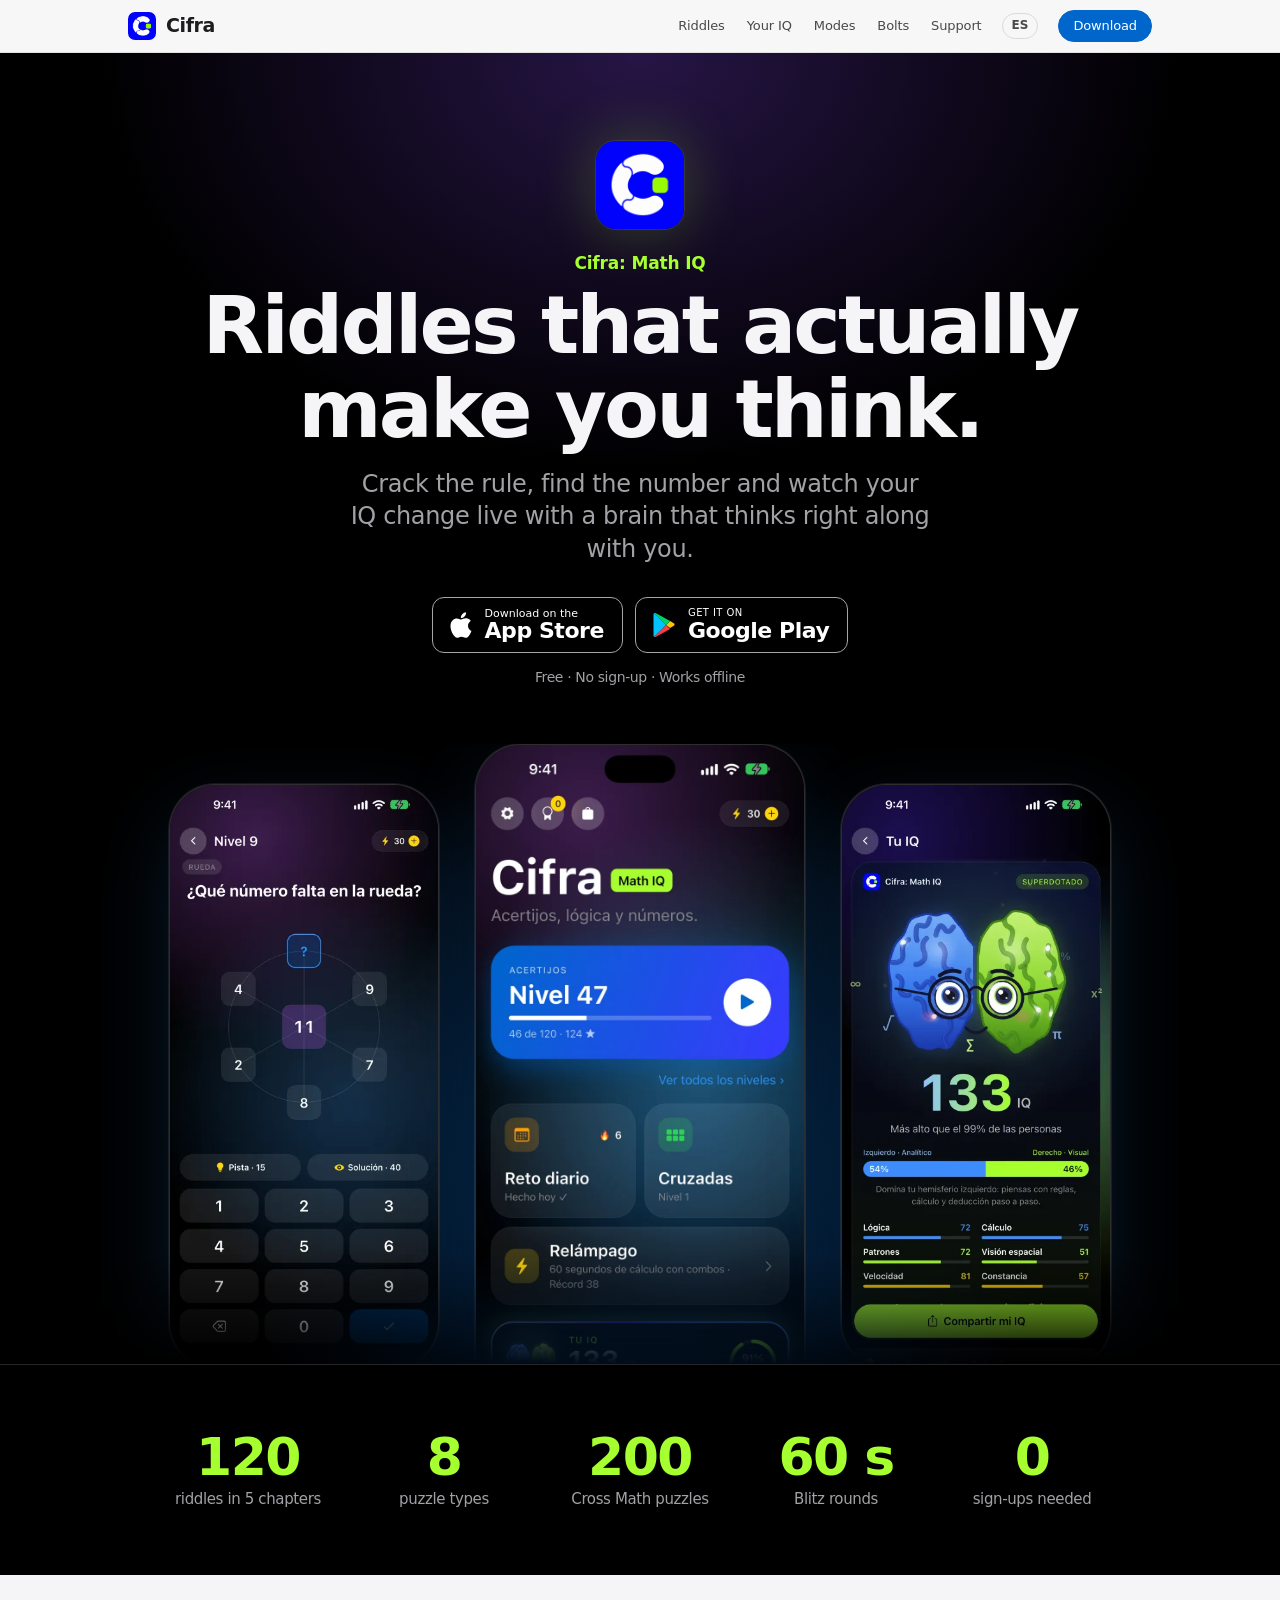
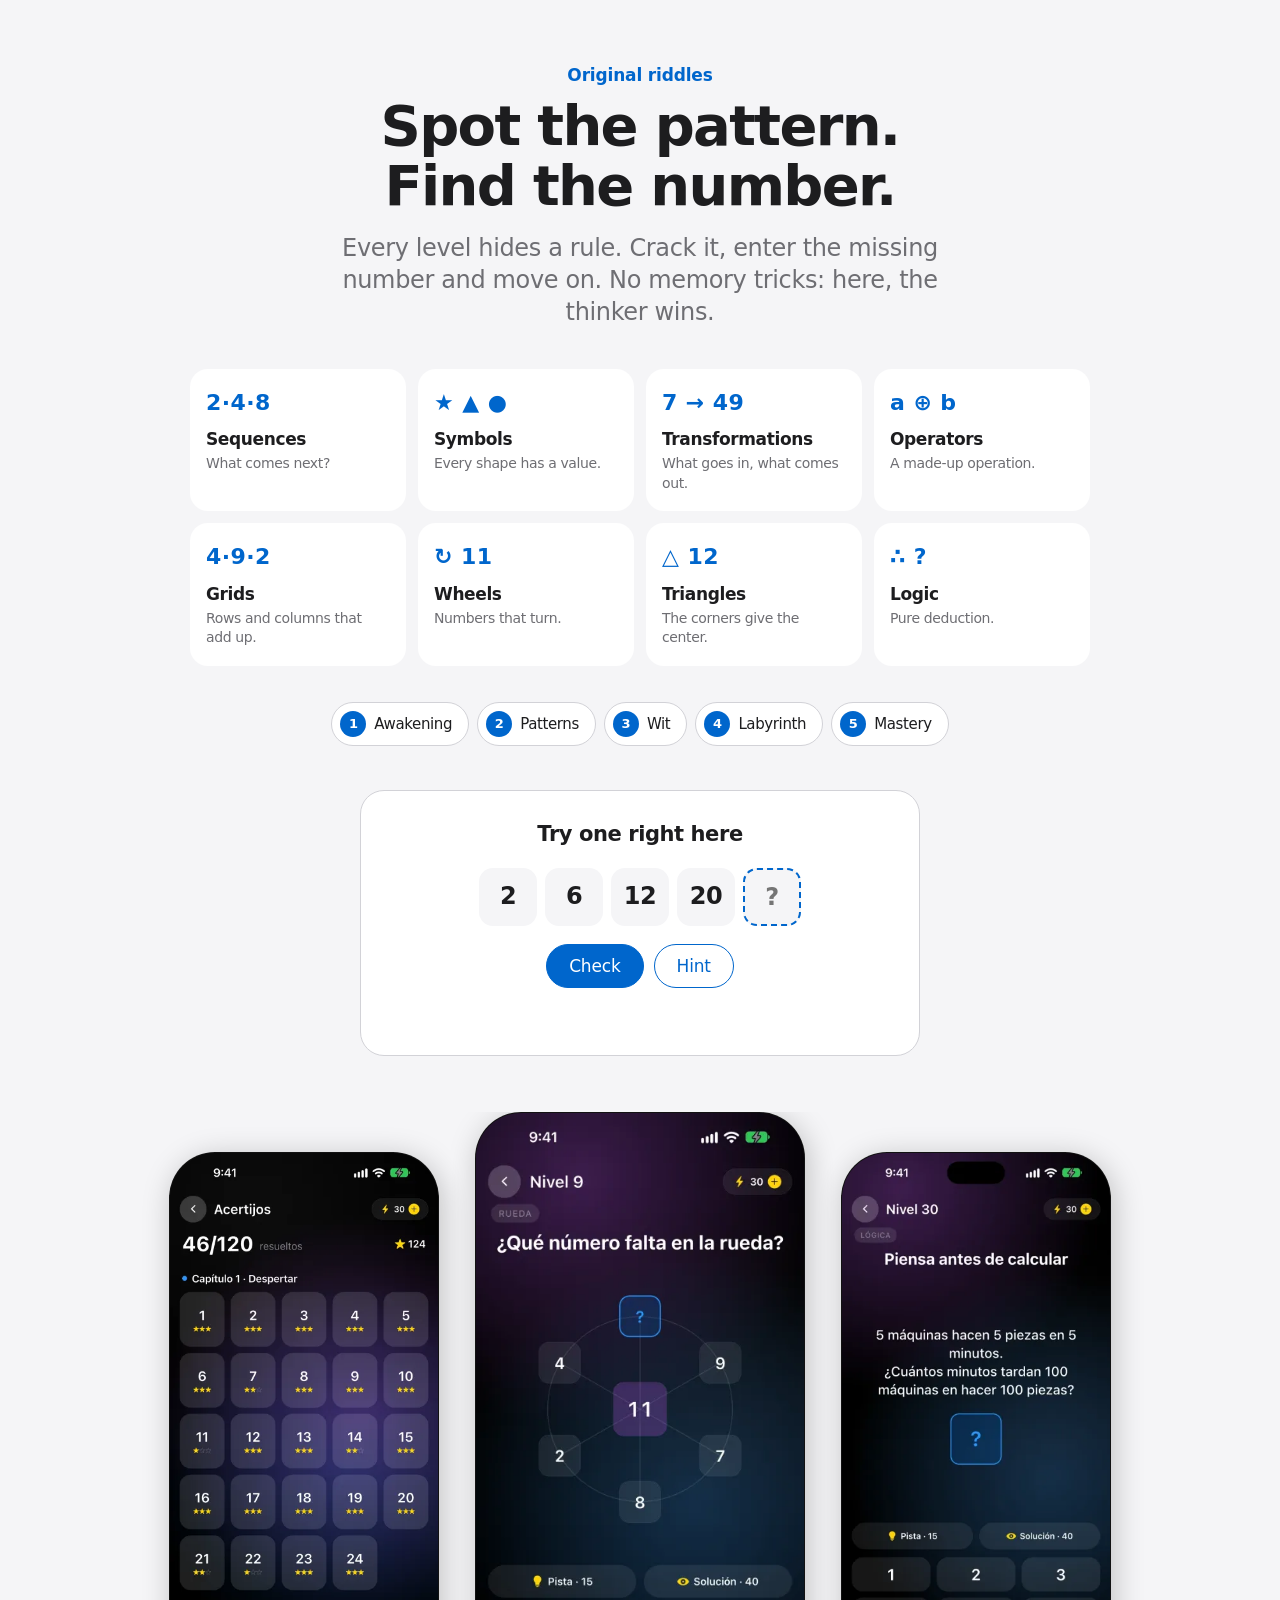
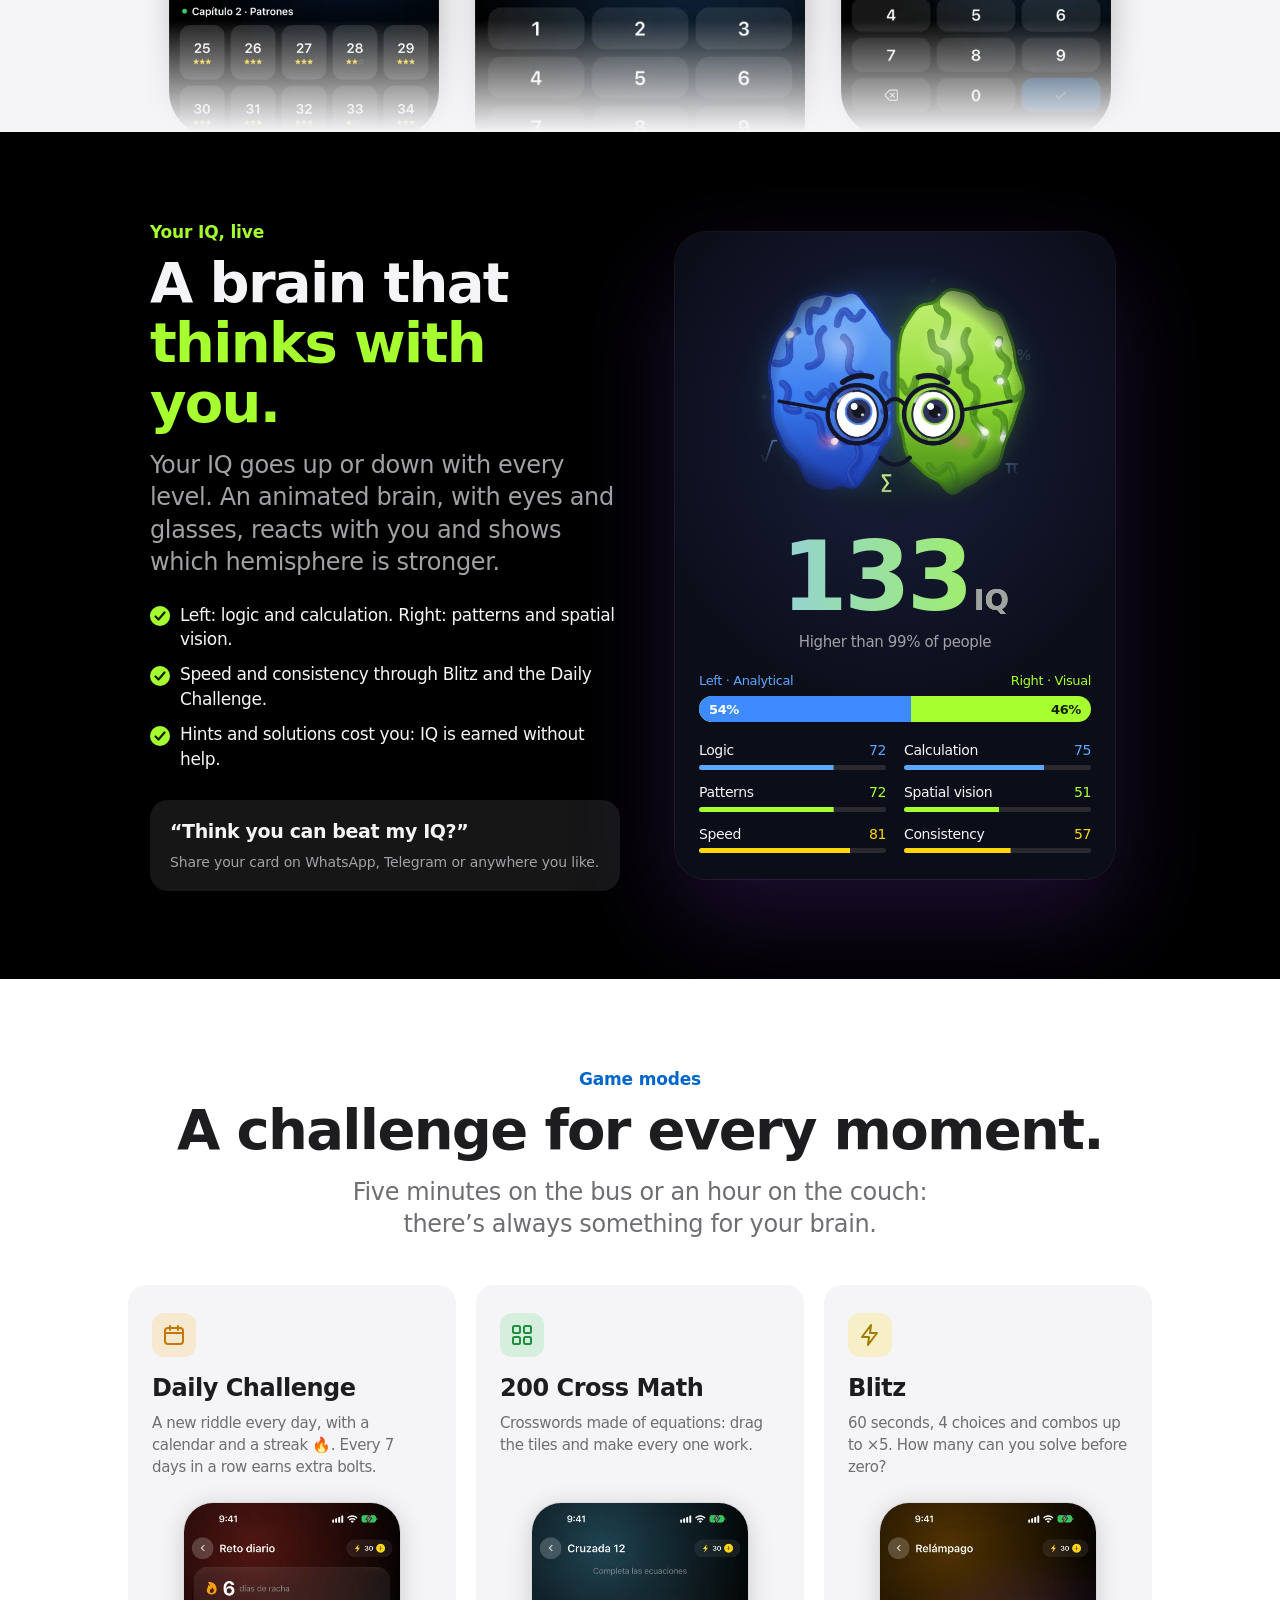
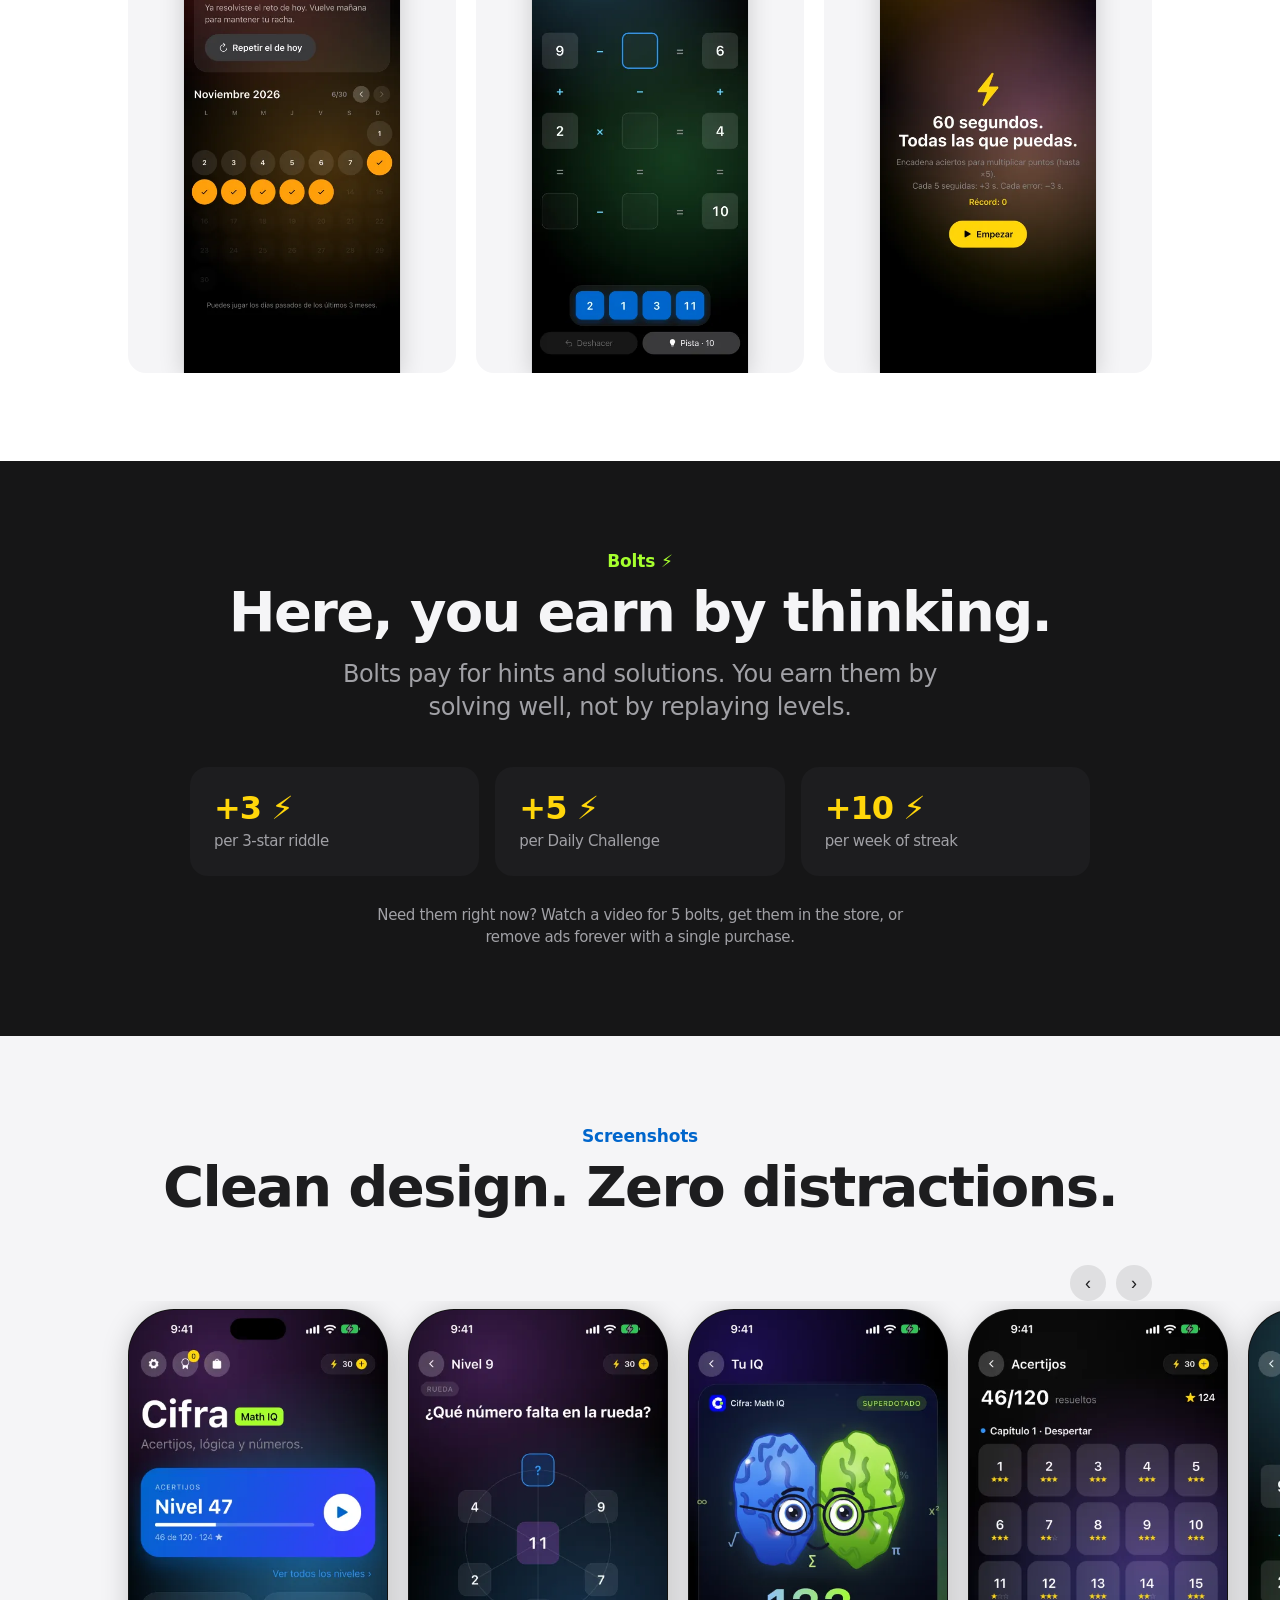
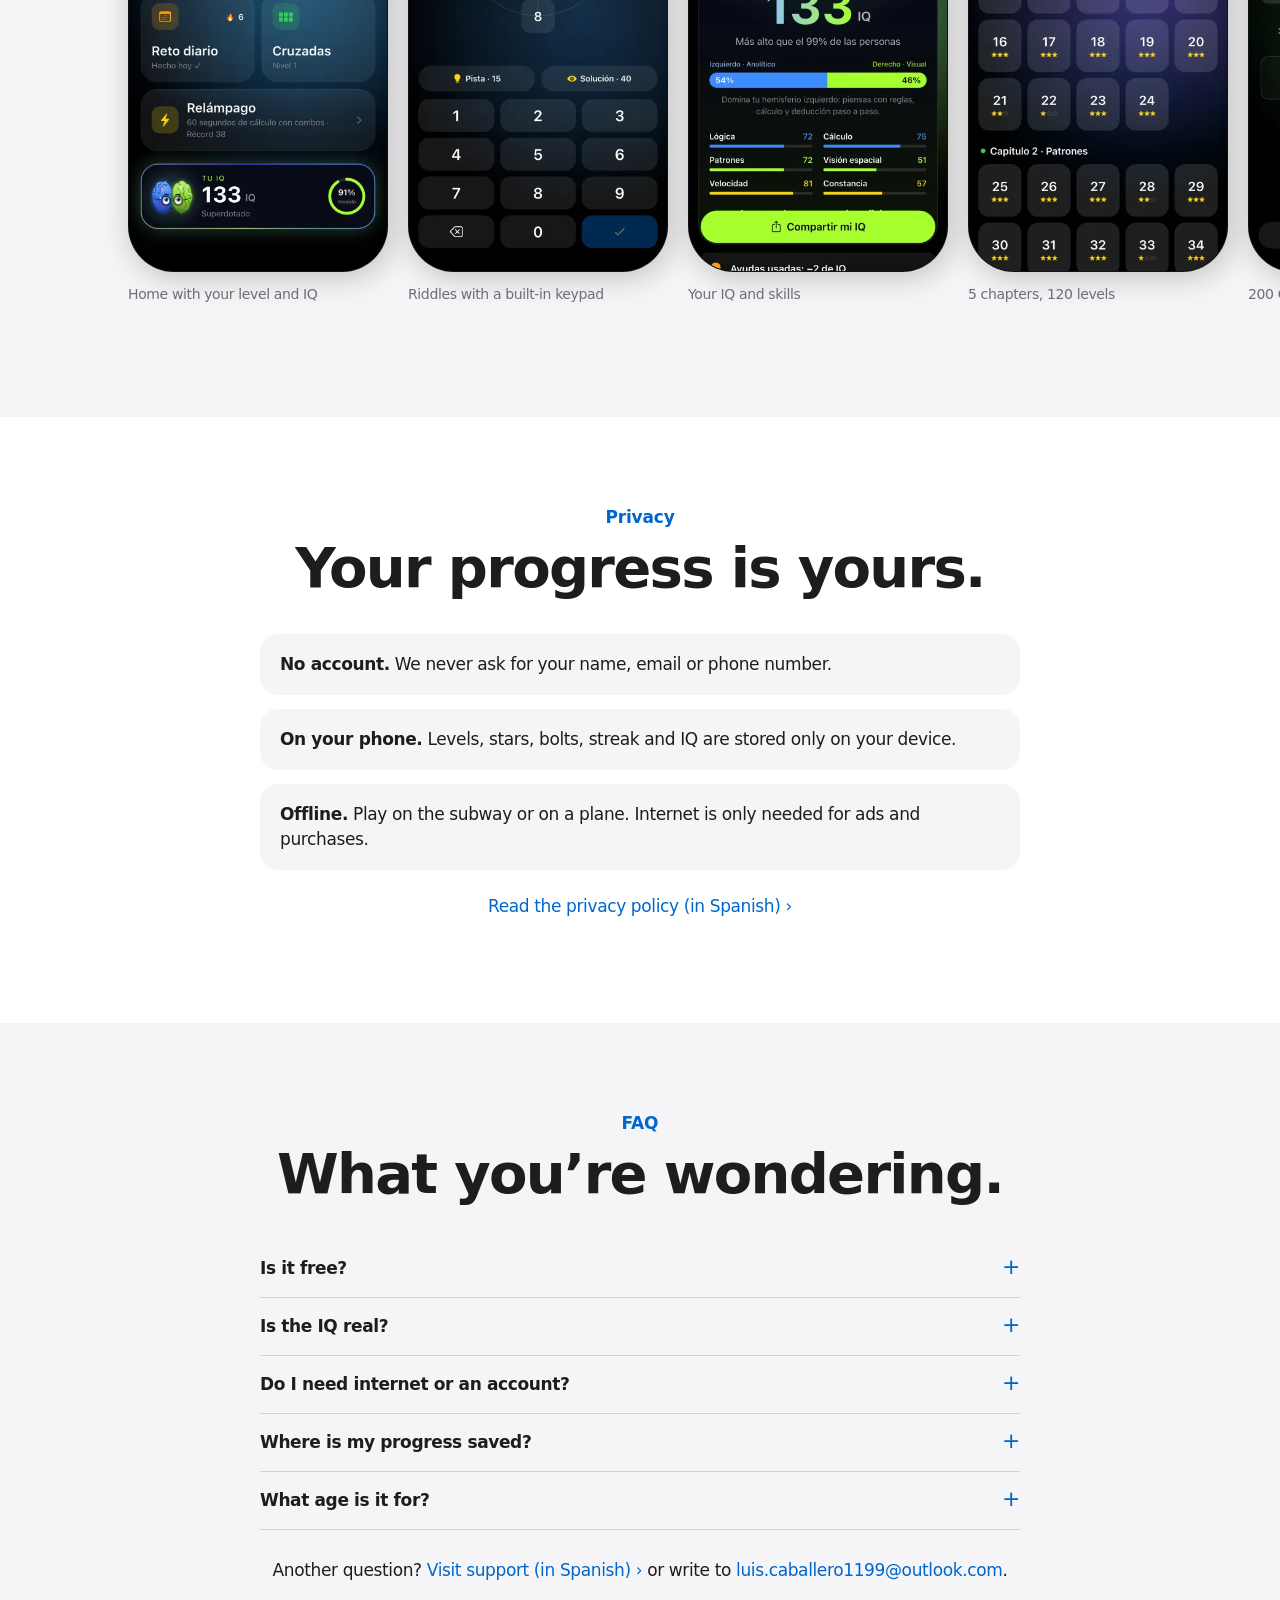
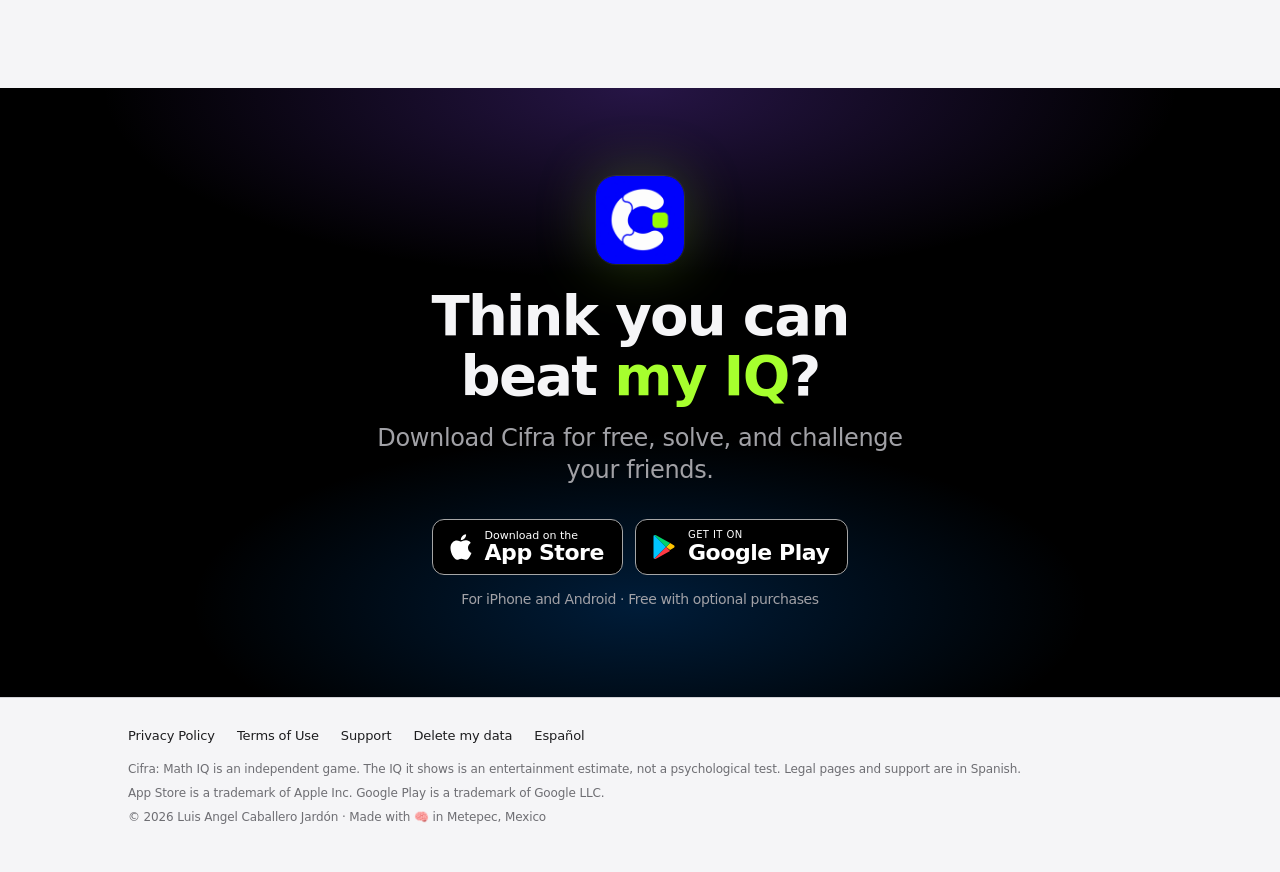
==== en/index.html @ 2bb222dd "Rediseño del sitio estilo Apple, versión en inglés y SEO - Nueva portada con mosaicos claro/oscuro (" ====
<!DOCTYPE html>
<html lang="en">
<head>
  <meta charset="utf-8">
  <meta name="viewport" content="width=device-width, initial-scale=1, viewport-fit=cover">
  <meta name="color-scheme" content="light dark">
  <title>Cifra: Math IQ · Math riddles that measure your IQ</title>
  <meta name="description" content="Cifra: Math IQ is a math riddle and logic game: 120 levels, 8 puzzle types, an animated brain that measures your IQ live, a Daily Challenge, 200 Cross Math puzzles and Blitz mode. Free on iPhone and Android, no sign-up, works offline.">
  <meta name="theme-color" content="#f5f5f7" media="(prefers-color-scheme: light)">
  <meta name="theme-color" content="#000000" media="(prefers-color-scheme: dark)">
  <meta name="apple-itunes-app" content="app-id=6834884097">
  <link rel="canonical" href="https://llcaballeroll.github.io/cifra_math_iq_web/en/">
  <link rel="alternate" hreflang="es" href="https://llcaballeroll.github.io/cifra_math_iq_web/">
  <link rel="alternate" hreflang="en" href="https://llcaballeroll.github.io/cifra_math_iq_web/en/">
  <link rel="alternate" hreflang="x-default" href="https://llcaballeroll.github.io/cifra_math_iq_web/">

  <meta property="og:type" content="website">
  <meta property="og:site_name" content="Cifra: Math IQ">
  <meta property="og:locale" content="en_US">
  <meta property="og:locale:alternate" content="es_MX">
  <meta property="og:title" content="Cifra: Math IQ · Think you can beat my IQ?">
  <meta property="og:description" content="Riddles, logic and numbers. Solve, measure your IQ with an animated brain and challenge your friends. Free on iPhone and Android.">
  <meta property="og:url" content="https://llcaballeroll.github.io/cifra_math_iq_web/en/">
  <meta property="og:image" content="https://llcaballeroll.github.io/cifra_math_iq_web/assets/img/og-image-en.jpg">
  <meta property="og:image:width" content="1200">
  <meta property="og:image:height" content="630">
  <meta property="og:image:alt" content="Cifra: Math IQ, a math riddle game with an animated brain that measures your IQ">
  <meta name="twitter:card" content="summary_large_image">
  <meta name="twitter:title" content="Cifra: Math IQ · Think you can beat my IQ?">
  <meta name="twitter:description" content="Riddles, logic and numbers. Solve, measure your IQ and challenge your friends.">
  <meta name="twitter:image" content="https://llcaballeroll.github.io/cifra_math_iq_web/assets/img/og-image-en.jpg">

  <link rel="icon" type="image/png" sizes="32x32" href="../assets/img/favicon-32.png">
  <link rel="icon" type="image/png" sizes="192x192" href="../assets/img/icon-192.png">
  <link rel="apple-touch-icon" href="../assets/img/apple-touch-icon.png">
  <link rel="stylesheet" href="../css/styles.css">
  <link rel="preload" as="image" href="../assets/img/shots/home-760.webp" fetchpriority="high">

  <script type="application/ld+json">
  {
    "@context": "https://schema.org",
    "@graph": [
      {
        "@type": "MobileApplication",
        "@id": "https://llcaballeroll.github.io/cifra_math_iq_web/en/#app",
        "name": "Cifra: Math IQ",
        "alternateName": "Cifra",
        "description": "Math riddle and logic game: 120 levels across 5 chapters, 8 puzzle types, live IQ with an animated brain, Daily Challenge with streaks, 200 Cross Math puzzles and a 60-second Blitz mode. No sign-up, works offline.",
        "url": "https://llcaballeroll.github.io/cifra_math_iq_web/en/",
        "operatingSystem": "iOS, Android",
        "applicationCategory": "GameApplication",
        "applicationSubCategory": "Puzzle",
        "genre": "Puzzle",
        "inLanguage": ["es", "en"],
        "image": "https://llcaballeroll.github.io/cifra_math_iq_web/assets/img/icon-512.png",
        "screenshot": [
          "https://llcaballeroll.github.io/cifra_math_iq_web/assets/img/shots/home-760.webp",
          "https://llcaballeroll.github.io/cifra_math_iq_web/assets/img/shots/iq-760.webp",
          "https://llcaballeroll.github.io/cifra_math_iq_web/assets/img/shots/level9-760.webp"
        ],
        "installUrl": "https://apps.apple.com/app/id6834884097",
        "downloadUrl": "https://play.google.com/store/apps/details?id=com.luiscaballero.cifra",
        "sameAs": [
          "https://apps.apple.com/app/id6834884097",
          "https://play.google.com/store/apps/details?id=com.luiscaballero.cifra"
        ],
        "offers": { "@type": "Offer", "price": "0", "priceCurrency": "USD", "availability": "https://schema.org/InStock" },
        "author": { "@type": "Person", "name": "Luis Angel Caballero Jardón" }
      },
      {
        "@type": "WebSite",
        "name": "Cifra: Math IQ",
        "url": "https://llcaballeroll.github.io/cifra_math_iq_web/en/",
        "inLanguage": "en"
      },
      {
        "@type": "FAQPage",
        "mainEntity": [
          { "@type": "Question", "name": "Is Cifra: Math IQ free?", "acceptedAnswer": { "@type": "Answer", "text": "Yes. Every level is free to play. There are ads and, if you want, you can buy bolts or remove ads with a one-time purchase." } },
          { "@type": "Question", "name": "Is the IQ real?", "acceptedAnswer": { "@type": "Answer", "text": "It is an entertainment estimate based on how you play: correct answers, stars, speed, consistency and help used. It is not a psychological test or a diagnosis." } },
          { "@type": "Question", "name": "Do I need internet or an account?", "acceptedAnswer": { "@type": "Answer", "text": "No. Cifra works offline and without sign-up. Internet is only needed for ads and purchases." } },
          { "@type": "Question", "name": "Where is my progress saved?", "acceptedAnswer": { "@type": "Answer", "text": "On your phone. There are no servers with player data. If you delete the app your progress is deleted; Remove Ads can always be restored." } },
          { "@type": "Question", "name": "What age is it for?", "acceptedAnswer": { "@type": "Answer", "text": "Everyone. Riddles go from easy to very hard, so there is a challenge for kids and grown-ups alike." } }
        ]
      }
    ]
  }
  </script>
  <script>document.documentElement.classList.add('js');</script>
</head>
<body>
  <a class="skip-link" href="#contenido">Skip to content</a>

  <div class="lang-bar" data-lang-bar hidden lang="es">
    <div class="wrap">
      <span>Esta página también está en español.</span>
      <a href="../" hreflang="es" data-lang-link="es">Ver en español ›</a>
      <button type="button" aria-label="Cerrar">×</button>
    </div>
  </div>

  <header class="nav">
    <nav class="wrap nav-inner" aria-label="Main">
      <a class="brand" href="./" aria-label="Cifra: Math IQ, home"><img src="../assets/img/icon-192.png" alt="" width="28" height="28">Cifra</a>
      <div class="nav-links">
        <a href="#acertijos">Riddles</a>
        <a href="#iq">Your IQ</a>
        <a href="#modos">Modes</a>
        <a href="#rayos">Bolts</a>
        <a href="../support.html" lang="es">Support</a>
      </div>
      <a class="nav-lang" href="../" hreflang="es" lang="es" data-lang-link="es" aria-label="Versión en español">ES</a>
      <a class="btn" href="#descargar" data-smart-download>Download</a>
    </nav>
  </header>

  <main id="contenido">
    <!-- Portada -->
    <section class="tile dark hero" aria-labelledby="hero-title">
      <div class="wrap">
        <img class="hero-icon" src="../assets/img/icon-192.png" alt="" width="88" height="88">
        <p class="eyebrow">Cifra: Math IQ</p>
        <h1 id="hero-title" class="display reveal">Riddles that actually<br>make you think.</h1>
        <p class="lead reveal">Crack the rule, find the number and watch your IQ change live with a brain that thinks right along with you.</p>
        <div class="badges reveal">
          <a class="store-badge" data-store="ios" href="https://apps.apple.com/app/id6834884097" target="_blank" rel="noopener" aria-label="Download on the App Store">
            <svg viewBox="0 0 24 24" aria-hidden="true"><path fill="currentColor" d="M16.37 1.43c0 1.14-.5 2.27-1.18 3.08-.74.9-1.99 1.57-2.99 1.57-.12 0-.23-.02-.3-.03-.01-.06-.04-.22-.04-.39 0-1.15.57-2.27 1.2-2.98.81-.94 2.15-1.64 3.25-1.68.03.13.06.28.06.43Zm4.56 15.71c-.03.07-.46 1.58-1.52 3.12-.94 1.34-1.94 2.71-3.43 2.71-1.52 0-1.9-.88-3.63-.88-1.7 0-2.3.91-3.67.91-1.38 0-2.33-1.26-3.43-2.8C4 18.38 2.97 15.57 2.97 12.92c0-4.28 2.8-6.55 5.55-6.55 1.45 0 2.67.95 3.6.95.86 0 2.22-1.01 3.9-1.01.61 0 2.89.06 4.37 2.19-.13.09-2.38 1.37-2.38 4.19 0 3.26 2.85 4.42 2.95 4.45Z"/></svg>
            <span><small>Download on the</small><strong>App Store</strong></span>
          </a>
          <a class="store-badge" data-store="android" href="https://play.google.com/store/apps/details?id=com.luiscaballero.cifra" target="_blank" rel="noopener" aria-label="Get it on Google Play">
            <svg viewBox="0 0 24 24" aria-hidden="true"><path fill="#00c3ff" d="M3.6 1.8 13.8 12 3.6 22.2c-.37-.2-.6-.6-.6-1.1V2.9c0-.5.23-.9.6-1.1Z"/><path fill="#ffc400" d="m17.2 8.6 3.2 1.8c.9.5.9 1.8 0 2.3l-3.2 1.8-3.4-2.5Z"/><path fill="#00d26a" d="M3.6 1.8c.36-.22.82-.22 1.2 0l12.4 6.8-3.4 3.4Z"/><path fill="#ff3a44" d="m13.8 12 3.4 3.4-12.4 6.8c-.38.22-.84.22-1.2 0Z"/></svg>
            <span><small>Get it on</small><strong>Google Play</strong></span>
          </a>
        </div>
        <p class="badge-note">Free · No sign-up · Works offline</p>
      </div>
      <div class="stage crop">
        <img class="screen side" src="../assets/img/shots/level9-420.webp" alt="A Cifra riddle with its number pad" width="420" height="913" loading="lazy">
        <img class="screen" src="../assets/img/shots/home-760.webp" srcset="../assets/img/shots/home-420.webp 420w, ../assets/img/shots/home-760.webp 760w" sizes="(max-width: 640px) 78vw, 330px" alt="Cifra home screen with the current level, Daily Challenge, Cross Math, Blitz and your IQ" width="760" height="1652" fetchpriority="high">
        <img class="screen side" src="../assets/img/shots/iq-420.webp" alt="IQ screen with the animated brain and both hemispheres" width="420" height="913" loading="lazy">
      </div>
    </section>

    <!-- Cifras -->
    <section class="tile dark facts-tile" aria-label="The game in numbers">
      <div class="wrap">
        <div class="facts reveal">
          <div><b>120</b><span>riddles in 5 chapters</span></div>
          <div><b>8</b><span>puzzle types</span></div>
          <div><b>200</b><span>Cross Math puzzles</span></div>
          <div><b>60 s</b><span>Blitz rounds</span></div>
          <div><b>0</b><span>sign-ups needed</span></div>
        </div>
      </div>
    </section>

    <!-- Acertijos -->
    <section id="acertijos" class="tile alt" aria-labelledby="acertijos-title">
      <div class="wrap">
        <p class="eyebrow">Original riddles</p>
        <h2 id="acertijos-title" class="headline reveal">Spot the pattern.<br>Find the number.</h2>
        <p class="lead reveal">Every level hides a rule. Crack it, enter the missing number and move on. No memory tricks: here, the thinker wins.</p>
        <ul class="types reveal" aria-label="Puzzle types">
          <li><span class="glyph" aria-hidden="true">2·4·8</span><strong>Sequences</strong><span>What comes next?</span></li>
          <li><span class="glyph" aria-hidden="true">★ ▲ ●</span><strong>Symbols</strong><span>Every shape has a value.</span></li>
          <li><span class="glyph" aria-hidden="true">7 → 49</span><strong>Transformations</strong><span>What goes in, what comes out.</span></li>
          <li><span class="glyph" aria-hidden="true">a ⊕ b</span><strong>Operators</strong><span>A made-up operation.</span></li>
          <li><span class="glyph" aria-hidden="true">4·9·2</span><strong>Grids</strong><span>Rows and columns that add up.</span></li>
          <li><span class="glyph" aria-hidden="true">↻ 11</span><strong>Wheels</strong><span>Numbers that turn.</span></li>
          <li><span class="glyph" aria-hidden="true">△ 12</span><strong>Triangles</strong><span>The corners give the center.</span></li>
          <li><span class="glyph" aria-hidden="true">∴ ?</span><strong>Logic</strong><span>Pure deduction.</span></li>
        </ul>
        <ol class="chapters reveal" aria-label="Chapters">
          <li>Awakening</li><li>Patterns</li><li>Wit</li><li>Labyrinth</li><li>Mastery</li>
        </ol>

        <div class="try reveal" data-try data-answer="30"
             data-ok3="Right on the first try! That’s 3 stars and +3 ⚡."
             data-ok="Correct! In the app, with no help, that would be 3 stars."
             data-no="Close. Check how much each jump grows."
             data-hint-text="Hint: look at the gap between each number: +4, +6, +8…">
          <h3>Try one right here</h3>
          <form>
            <div class="seq">
              <span>2</span><span>6</span><span>12</span><span>20</span>
              <label class="visually-hidden" for="try-en">What number comes next?</label>
              <input id="try-en" type="text" inputmode="numeric" pattern="[0-9]*" maxlength="3" autocomplete="off" placeholder="?">
            </div>
            <div class="try-actions">
              <button class="btn" type="submit">Check</button>
              <button class="btn ghost" type="button" data-hint>Hint</button>
            </div>
          </form>
          <p class="result" role="status" aria-live="polite"></p>
        </div>
      </div>
      <div class="stage crop">
        <img class="screen side" src="../assets/img/shots/levels-420.webp" alt="Chapter and level map with stars" width="420" height="913" loading="lazy">
        <img class="screen" src="../assets/img/shots/level9-760.webp" srcset="../assets/img/shots/level9-420.webp 420w, ../assets/img/shots/level9-760.webp 760w" sizes="(max-width: 640px) 78vw, 330px" alt="Sequence riddle with number pad, hint and solution" width="760" height="1652" loading="lazy">
        <img class="screen side" src="../assets/img/shots/level30-420.webp" alt="A riddle from an advanced chapter" width="420" height="913" loading="lazy">
      </div>
    </section>

    <!-- IQ -->
    <section id="iq" class="tile dark" aria-labelledby="iq-title">
      <div class="wrap iq-layout">
        <div>
          <p class="eyebrow">Your IQ, live</p>
          <h2 id="iq-title" class="headline reveal">A brain that<br><span class="hl">thinks with you.</span></h2>
          <p class="lead reveal">Your IQ goes up or down with every level. An animated brain, with eyes and glasses, reacts with you and shows which hemisphere is stronger.</p>
          <ul class="checks reveal">
            <li>Left: logic and calculation. Right: patterns and spatial vision.</li>
            <li>Speed and consistency through Blitz and the Daily Challenge.</li>
            <li>Hints and solutions cost you: IQ is earned without help.</li>
          </ul>
          <p class="quote reveal">“Think you can beat my IQ?”<small>Share your card on WhatsApp, Telegram or anywhere you like.</small></p>
        </div>
        <div class="brain-card" role="img" aria-label="Sample IQ card: 133, higher than 99% of people; left hemisphere 54%, right 46%">
          <img class="brain" src="../assets/img/brain.webp" alt="" width="640" height="524" loading="lazy">
          <div class="iq-number" data-count="133" aria-hidden="true">133<small>IQ</small></div>
          <p class="iq-caption" aria-hidden="true">Higher than 99% of people</p>
          <div aria-hidden="true">
            <div class="hemi-labels"><span>Left · Analytical</span><span>Right · Visual</span></div>
            <div class="hemi"><i style="width:54%">54%</i><b>46%</b></div>
            <ul class="skills">
              <li style="--c:#5aa8ff;--v:72%"><span>Logic</span><span>72</span></li>
              <li style="--c:#5aa8ff;--v:75%"><span>Calculation</span><span>75</span></li>
              <li style="--c:#a6ff2e;--v:72%"><span>Patterns</span><span>72</span></li>
              <li style="--c:#a6ff2e;--v:51%"><span>Spatial vision</span><span>51</span></li>
              <li style="--c:#ffd60a;--v:81%"><span>Speed</span><span>81</span></li>
              <li style="--c:#ffd60a;--v:57%"><span>Consistency</span><span>57</span></li>
            </ul>
          </div>
        </div>
      </div>
    </section>

    <!-- Modos -->
    <section id="modos" class="tile" aria-labelledby="modos-title">
      <div class="wrap">
        <p class="eyebrow">Game modes</p>
        <h2 id="modos-title" class="headline reveal">A challenge for every moment.</h2>
        <p class="lead reveal">Five minutes on the bus or an hour on the couch: there’s always something for your brain.</p>
        <div class="modes">
          <article class="mode reveal">
            <span class="ico amber" aria-hidden="true"><svg viewBox="0 0 24 24"><rect x="3" y="5" width="18" height="16" rx="3"/><path d="M3 10h18M8 3v4M16 3v4"/></svg></span>
            <h3>Daily Challenge</h3>
            <p>A new riddle every day, with a calendar and a streak 🔥. Every 7 days in a row earns extra bolts.</p>
            <img src="../assets/img/shots/daily-420.webp" alt="Daily Challenge calendar with the streak" width="420" height="913" loading="lazy">
          </article>
          <article class="mode reveal">
            <span class="ico green" aria-hidden="true"><svg viewBox="0 0 24 24"><rect x="3" y="3" width="7" height="7" rx="1.5"/><rect x="14" y="3" width="7" height="7" rx="1.5"/><rect x="3" y="14" width="7" height="7" rx="1.5"/><rect x="14" y="14" width="7" height="7" rx="1.5"/></svg></span>
            <h3>200 Cross Math</h3>
            <p>Crosswords made of equations: drag the tiles and make every one work.</p>
            <img src="../assets/img/shots/cross-420.webp" alt="Cross Math puzzle with draggable tiles" width="420" height="913" loading="lazy">
          </article>
          <article class="mode reveal">
            <span class="ico yellow" aria-hidden="true"><svg viewBox="0 0 24 24"><path d="M13 2 4 14h7l-1 8 9-12h-7z"/></svg></span>
            <h3>Blitz</h3>
            <p>60 seconds, 4 choices and combos up to ×5. How many can you solve before zero?</p>
            <img src="../assets/img/shots/blitz-420.webp" alt="Blitz mode with timer and four choices" width="420" height="913" loading="lazy">
          </article>
        </div>
      </div>
    </section>

    <!-- Rayos -->
    <section id="rayos" class="tile dark tile-2" aria-labelledby="rayos-title">
      <div class="wrap pad-b">
        <p class="eyebrow">Bolts ⚡</p>
        <h2 id="rayos-title" class="headline reveal">Here, you earn by thinking.</h2>
        <p class="lead reveal">Bolts pay for hints and solutions. You earn them by solving well, not by replaying levels.</p>
        <div class="bolts reveal">
          <div><b>+3 ⚡</b><span>per 3-star riddle</span></div>
          <div><b>+5 ⚡</b><span>per Daily Challenge</span></div>
          <div><b>+10 ⚡</b><span>per week of streak</span></div>
        </div>
        <p class="fine">Need them right now? Watch a video for 5 bolts, get them in the store, or remove ads forever with a single purchase.</p>
      </div>
    </section>

    <!-- Galería -->
    <section class="tile alt" aria-labelledby="galeria-title" data-gallery>
      <div class="wrap">
        <p class="eyebrow">Screenshots</p>
        <h2 id="galeria-title" class="headline">Clean design. Zero distractions.</h2>
      </div>
      <div class="gallery">
        <div class="gallery-nav">
          <button type="button" data-dir="-1" aria-label="Previous screenshots">‹</button>
          <button type="button" data-dir="1" aria-label="Next screenshots">›</button>
        </div>
        <div class="gallery-track" tabindex="0" role="group" aria-label="Screenshots, scroll sideways">
          <figure><img class="screen" src="../assets/img/shots/home-420.webp" alt="" width="420" height="913" loading="lazy"><figcaption>Home with your level and IQ</figcaption></figure>
          <figure><img class="screen" src="../assets/img/shots/level9-420.webp" alt="" width="420" height="913" loading="lazy"><figcaption>Riddles with a built-in keypad</figcaption></figure>
          <figure><img class="screen" src="../assets/img/shots/iq-420.webp" alt="" width="420" height="913" loading="lazy"><figcaption>Your IQ and skills</figcaption></figure>
          <figure><img class="screen" src="../assets/img/shots/levels-420.webp" alt="" width="420" height="913" loading="lazy"><figcaption>5 chapters, 120 levels</figcaption></figure>
          <figure><img class="screen" src="../assets/img/shots/cross-420.webp" alt="" width="420" height="913" loading="lazy"><figcaption>200 Cross Math puzzles</figcaption></figure>
          <figure><img class="screen" src="../assets/img/shots/blitz-420.webp" alt="" width="420" height="913" loading="lazy"><figcaption>60-second Blitz</figcaption></figure>
          <figure><img class="screen" src="../assets/img/shots/daily-420.webp" alt="" width="420" height="913" loading="lazy"><figcaption>Daily Challenge with streak</figcaption></figure>
          <figure><img class="screen" src="../assets/img/shots/store-420.webp" alt="" width="420" height="913" loading="lazy"><figcaption>Bolt store</figcaption></figure>
        </div>
      </div>
    </section>

    <!-- Privacidad -->
    <section class="tile" aria-labelledby="privacidad-title">
      <div class="wrap pad-b">
        <p class="eyebrow">Privacy</p>
        <h2 id="privacidad-title" class="headline reveal">Your progress is yours.</h2>
        <ul class="privacy-points reveal">
          <li><strong>No account.</strong> We never ask for your name, email or phone number.</li>
          <li><strong>On your phone.</strong> Levels, stars, bolts, streak and IQ are stored only on your device.</li>
          <li><strong>Offline.</strong> Play on the subway or on a plane. Internet is only needed for ads and purchases.</li>
        </ul>
        <p style="margin-top:24px"><a href="../privacy.html" hreflang="es">Read the privacy policy (in Spanish) ›</a></p>
      </div>
    </section>

    <!-- Preguntas -->
    <section class="tile alt" aria-labelledby="faq-title">
      <div class="wrap pad-b">
        <p class="eyebrow">FAQ</p>
        <h2 id="faq-title" class="headline reveal">What you’re wondering.</h2>
        <div class="faq reveal">
          <details>
            <summary>Is it free?</summary>
            <p>Yes. Every level is free to play. There are ads and, if you want, you can buy bolts or remove ads with a one-time purchase.</p>
          </details>
          <details>
            <summary>Is the IQ real?</summary>
            <p>It’s an entertainment estimate based on how you play: correct answers, stars, speed, consistency and help used. It is not a psychological test or a diagnosis.</p>
          </details>
          <details>
            <summary>Do I need internet or an account?</summary>
            <p>No. Cifra works offline and without sign-up. Internet is only needed for ads and purchases.</p>
          </details>
          <details>
            <summary>Where is my progress saved?</summary>
            <p>On your phone. There are no servers with player data. If you delete the app your progress is deleted; Remove Ads can always be restored.</p>
          </details>
          <details>
            <summary>What age is it for?</summary>
            <p>Everyone. Riddles go from easy to very hard, so there’s a challenge for kids and grown-ups alike.</p>
          </details>
        </div>
        <p style="margin-top:28px">Another question? <a href="../support.html" hreflang="es">Visit support (in Spanish) ›</a> or write to <a href="mailto:luis.caballero1199@outlook.com?subject=Cifra%20support">luis.caballero1199@outlook.com</a>.</p>
      </div>
    </section>

    <!-- Descargar -->
    <section id="descargar" class="tile dark hero" aria-labelledby="descargar-title">
      <div class="wrap pad-b">
        <img class="hero-icon" src="../assets/img/icon-192.png" alt="" width="88" height="88" loading="lazy">
        <h2 id="descargar-title" class="headline reveal">Think you can<br>beat <span class="hl">my IQ</span>?</h2>
        <p class="lead reveal">Download Cifra for free, solve, and challenge your friends.</p>
        <div class="badges reveal">
          <a class="store-badge" data-store="ios" href="https://apps.apple.com/app/id6834884097" target="_blank" rel="noopener" aria-label="Download on the App Store">
            <svg viewBox="0 0 24 24" aria-hidden="true"><path fill="currentColor" d="M16.37 1.43c0 1.14-.5 2.27-1.18 3.08-.74.9-1.99 1.57-2.99 1.57-.12 0-.23-.02-.3-.03-.01-.06-.04-.22-.04-.39 0-1.15.57-2.27 1.2-2.98.81-.94 2.15-1.64 3.25-1.68.03.13.06.28.06.43Zm4.56 15.71c-.03.07-.46 1.58-1.52 3.12-.94 1.34-1.94 2.71-3.43 2.71-1.52 0-1.9-.88-3.63-.88-1.7 0-2.3.91-3.67.91-1.38 0-2.33-1.26-3.43-2.8C4 18.38 2.97 15.57 2.97 12.92c0-4.28 2.8-6.55 5.55-6.55 1.45 0 2.67.95 3.6.95.86 0 2.22-1.01 3.9-1.01.61 0 2.89.06 4.37 2.19-.13.09-2.38 1.37-2.38 4.19 0 3.26 2.85 4.42 2.95 4.45Z"/></svg>
            <span><small>Download on the</small><strong>App Store</strong></span>
          </a>
          <a class="store-badge" data-store="android" href="https://play.google.com/store/apps/details?id=com.luiscaballero.cifra" target="_blank" rel="noopener" aria-label="Get it on Google Play">
            <svg viewBox="0 0 24 24" aria-hidden="true"><path fill="#00c3ff" d="M3.6 1.8 13.8 12 3.6 22.2c-.37-.2-.6-.6-.6-1.1V2.9c0-.5.23-.9.6-1.1Z"/><path fill="#ffc400" d="m17.2 8.6 3.2 1.8c.9.5.9 1.8 0 2.3l-3.2 1.8-3.4-2.5Z"/><path fill="#00d26a" d="M3.6 1.8c.36-.22.82-.22 1.2 0l12.4 6.8-3.4 3.4Z"/><path fill="#ff3a44" d="m13.8 12 3.4 3.4-12.4 6.8c-.38.22-.84.22-1.2 0Z"/></svg>
            <span><small>Get it on</small><strong>Google Play</strong></span>
          </a>
        </div>
        <p class="badge-note">For iPhone and Android · Free with optional purchases</p>
      </div>
    </section>
  </main>

  <footer class="footer">
    <div class="wrap">
      <div class="footer-links">
        <a href="../privacy.html" hreflang="es">Privacy Policy</a>
        <a href="../terms.html" hreflang="es">Terms of Use</a>
        <a href="../support.html" hreflang="es">Support</a>
        <a href="../support.html#borrar-datos" hreflang="es">Delete my data</a>
        <a href="../" hreflang="es" lang="es" data-lang-link="es">Español</a>
      </div>
      <p>Cifra: Math IQ is an independent game. The IQ it shows is an entertainment estimate, not a psychological test. Legal pages and support are in Spanish.</p>
      <p>App Store is a trademark of Apple Inc. Google Play is a trademark of Google LLC.</p>
      <p>© 2026 Luis Angel Caballero Jardón · Made with 🧠 in Metepec, Mexico</p>
    </div>
  </footer>
  <script src="../js/site.js" defer></script>
</body>
</html>
---- css/styles.css ----
/* Cifra: Math IQ · sitio web
   Chasis inspirado en apple.com (mismo sistema que la web de Versa): mosaicos a todo lo
   ancho que alternan claro y oscuro, tipografía del sistema con tracking negativo,
   un solo color de acción (el azul de la app) y la app como "producto".
   El verde lima del logo solo marca lo importante dentro de los mosaicos oscuros. */

:root {
  color-scheme: light dark;

  /* Tonos crudos */
  --white: #ffffff;
  --parchment: #f5f5f7;
  --ink: #1d1d1f;
  --ink-muted: #6e6e73;      /* 4.9:1 sobre blanco */
  --hairline: #d2d2d7;
  --black: #000000;
  --tile: #161617;
  --tile-2: #1d1d1f;
  --on-dark: #f5f5f7;
  --on-dark-muted: #a1a1a6;  /* 7.6:1 sobre negro */
  --blue-light: #0066cc;     /* 5.6:1 sobre blanco */
  --blue-dark: #2997ff;      /* 6.6:1 sobre negro */
  --lime: #a6ff2e;           /* verde del logo, solo sobre oscuro */
  --gold: #ffd60a;

  /* Superficies de la página (cambian con el tema del sistema) */
  --bg: var(--white);
  --bg-alt: var(--parchment);
  --text: var(--ink);
  --text-muted: var(--ink-muted);
  --accent: var(--blue-light);
  --highlight: var(--blue-light);
  --line: var(--hairline);
  --nav-bg: rgb(245 245 247 / 0.8);

  --font: system-ui, -apple-system, BlinkMacSystemFont, "SF Pro Text", "Segoe UI", Inter, Roboto, sans-serif;
  --radius-card: 18px;
  --wrap: 1024px;

  accent-color: var(--accent);
}

@media (prefers-color-scheme: dark) {
  :root {
    --bg: var(--black);
    --bg-alt: var(--tile);
    --text: var(--on-dark);
    --text-muted: var(--on-dark-muted);
    --accent: var(--blue-dark);
    --highlight: var(--lime);
    --line: #424245;
    --nav-bg: rgb(22 22 23 / 0.8);
  }
}

*, *::before, *::after { box-sizing: border-box; }

html {
  -webkit-text-size-adjust: 100%;
  text-size-adjust: 100%;
  scroll-padding-top: 64px;
}
@media (prefers-reduced-motion: no-preference) { html { scroll-behavior: smooth; } }

body {
  margin: 0;
  font-family: var(--font);
  font-size: 17px;
  line-height: 1.47;
  letter-spacing: -0.022em;
  background: var(--bg);
  color: var(--text);
  -webkit-font-smoothing: antialiased;
  overflow-x: clip;
}

img { max-width: 100%; height: auto; display: block; }
a { color: var(--accent); text-decoration: none; }
a:hover { text-decoration: underline; }
:focus-visible { outline: 2px solid var(--accent); outline-offset: 3px; border-radius: 6px; }

.skip-link {
  position: absolute; left: 12px; top: -60px; z-index: 100;
  background: var(--text); color: var(--bg); padding: 10px 16px; border-radius: 8px;
}
.skip-link:focus { top: 12px; }

.visually-hidden {
  position: absolute !important; width: 1px; height: 1px; overflow: hidden;
  clip-path: inset(50%); white-space: nowrap;
}

.wrap, .container { width: min(100% - 32px, var(--wrap)); margin-inline: auto; }
.narrow { max-width: 760px; }

/* ---------- Aviso de idioma ---------- */
.lang-bar {
  background: var(--bg-alt); color: var(--text); font-size: 14px;
  border-bottom: 1px solid var(--line);
}
.lang-bar .wrap { display: flex; align-items: center; justify-content: center; gap: 12px; min-height: 44px; flex-wrap: wrap; padding: 6px 0; text-align: center; }
.lang-bar button {
  font: inherit; background: none; border: 0; color: var(--text-muted); cursor: pointer;
  width: 32px; height: 32px; border-radius: 50%; font-size: 18px; line-height: 1;
}
.lang-bar button:hover { background: color-mix(in srgb, var(--text) 8%, transparent); }

/* ---------- Navegación: barra delgada con vidrio ---------- */
.nav {
  position: sticky; top: 0; z-index: 50;
  background: var(--nav-bg);
  backdrop-filter: saturate(180%) blur(20px);
  -webkit-backdrop-filter: saturate(180%) blur(20px);
  border-bottom: 1px solid color-mix(in srgb, var(--text) 10%, transparent);
}
.nav-inner { display: flex; align-items: center; gap: 20px; height: 52px; }
.brand { display: flex; align-items: center; gap: 10px; color: var(--text); font-weight: 600; font-size: 19px; letter-spacing: -0.02em; }
.brand:hover { text-decoration: none; }
.brand img { width: 28px; height: 28px; border-radius: 7px; }
.nav-links { display: flex; gap: 22px; margin-left: auto; font-size: 13px; letter-spacing: -0.01em; }
.nav-links a { color: var(--text); opacity: 0.8; }
.nav-links a:hover { opacity: 1; text-decoration: none; }
.nav-links a[aria-current="page"] { opacity: 1; font-weight: 600; }
.nav-lang {
  font-size: 12px; font-weight: 600; color: var(--text); opacity: .8;
  border: 1px solid var(--line); border-radius: 980px; padding: 3px 9px; letter-spacing: 0;
}
.nav-lang:hover { opacity: 1; text-decoration: none; }
.nav .btn { padding: 5px 14px; font-size: 13px; min-height: 28px; }
@media (max-width: 760px) {
  .nav-links { display: none; }
  .nav-lang { margin-left: auto; }
}

/* ---------- Botones: píldora de acción ---------- */
.btn {
  display: inline-flex; align-items: center; justify-content: center; gap: 8px;
  min-height: 44px; padding: 11px 22px; border-radius: 980px;
  background: var(--accent); color: var(--bg);
  font-size: 17px; font-weight: 400; letter-spacing: -0.01em;
  border: 1px solid var(--accent);
  transition: transform 0.15s ease, background-color 0.2s ease, color 0.2s ease;
  touch-action: manipulation; cursor: pointer; font-family: inherit;
}
.btn:hover { text-decoration: none; }
.btn:active { transform: scale(0.97); }
.btn.ghost { background: transparent; color: var(--accent); }
.btn.ghost:hover { background: var(--accent); color: var(--bg); }
.btn-row { display: flex; flex-wrap: wrap; gap: 12px; justify-content: center; margin-top: 28px; }

/* ---------- Insignias oficiales de tienda ---------- */
.badges { display: flex; flex-wrap: wrap; gap: 12px; justify-content: center; margin-top: 32px; }
.store-badge {
  display: inline-flex; align-items: center; gap: 10px;
  height: 56px; min-width: 186px; padding: 0 18px 0 14px;
  background: #000; color: #fff; border: 1px solid #a6a6a6; border-radius: 12px;
  transition: transform 0.15s ease, box-shadow 0.2s ease;
  touch-action: manipulation;
}
.store-badge:hover { text-decoration: none; transform: translateY(-2px); box-shadow: 0 8px 24px rgb(0 0 0 / 0.25); }
.store-badge:active { transform: scale(0.98); }
.store-badge svg { width: 28px; height: 28px; flex: none; }
.store-badge span { display: flex; flex-direction: column; line-height: 1.05; text-align: left; letter-spacing: 0; }
.store-badge small { font-size: 11px; font-weight: 500; }
.store-badge[data-store="android"] small { text-transform: uppercase; font-size: 10px; letter-spacing: 0.04em; }
.store-badge strong { font-size: 22px; font-weight: 600; letter-spacing: -0.02em; }
.store-badge.mine { box-shadow: 0 0 0 3px color-mix(in srgb, var(--accent) 55%, transparent); }
.badge-note { margin: 14px 0 0; font-size: 14px; color: var(--text-muted); }

/* ---------- Mosaicos ---------- */
.tile { padding: 88px 0 0; overflow: hidden; text-align: center; position: relative; }
.tile.alt { background: var(--bg-alt); }
.tile.dark {
  background: var(--black); color: var(--on-dark);
  --text: var(--on-dark); --text-muted: var(--on-dark-muted); --accent: var(--blue-dark);
  --highlight: var(--lime); --bg: var(--black); --bg-alt: var(--tile); --line: #424245;
  color-scheme: dark;
}
.tile.dark.tile-2 { background: var(--tile); --bg: var(--tile); --bg-alt: var(--tile-2); }
.pad-b { padding-bottom: 88px; }

.eyebrow { font-size: 17px; font-weight: 600; color: var(--accent); margin: 0 0 8px; letter-spacing: -0.01em; }
.tile.dark .eyebrow { color: var(--lime); }
h1, h2, h3 { margin: 0; font-weight: 600; text-wrap: balance; }
.display { font-size: clamp(40px, 7vw, 80px); line-height: 1.05; letter-spacing: -0.035em; }
.headline { font-size: clamp(32px, 5vw, 56px); line-height: 1.07; letter-spacing: -0.03em; }
.lead { font-size: clamp(19px, 2.4vw, 24px); line-height: 1.35; color: var(--text-muted); margin: 16px auto 0; max-width: 40ch; text-wrap: pretty; letter-spacing: -0.015em; }
.hl { color: var(--highlight); }

/* Hero: negro con el resplandor morado-azul del fondo de la app */
.hero {
  background:
    radial-gradient(60% 45% at 50% 0%, rgb(110 60 200 / 0.35), transparent 70%),
    radial-gradient(50% 40% at 50% 85%, rgb(0 102 204 / 0.28), transparent 70%),
    var(--black) !important;
}
.hero-icon {
  width: 88px; height: 88px; border-radius: 20px; margin: 0 auto 22px;
  box-shadow: 0 0 0 1px rgb(255 255 255 / 0.08), 0 0 60px rgb(166 255 46 / 0.25);
}
.app-tag {
  display: inline-block; vertical-align: middle; margin-left: 0.25em;
  font-size: 0.32em; letter-spacing: -0.01em; padding: 0.18em 0.45em; border-radius: 0.3em;
  background: var(--lime); color: #142000; position: relative; top: -0.18em;
}
@media (prefers-reduced-motion: no-preference) {
  .hero-icon { animation: float 6s ease-in-out infinite; }
}
@keyframes float { 50% { translate: 0 -8px; } }

/* La app es el "producto": captura con esquinas de pantalla y la única sombra del sistema */
.screen {
  border-radius: clamp(22px, 4.2vw, 46px);
  box-shadow: rgb(0 0 0 / 0.22) 3px 5px 30px 0;
  border: 1px solid color-mix(in srgb, var(--text) 12%, transparent);
  background: #111;
}
.tile.dark .screen { box-shadow: 0 0 0 1px rgb(255 255 255 / 0.08), 0 30px 80px rgb(41 151 255 / 0.16); }

.stage { margin: 56px auto 0; display: flex; justify-content: center; align-items: flex-end; gap: clamp(12px, 3vw, 36px); padding-inline: 16px; }
.stage .screen { width: min(36vw, 330px); }
.stage .screen.side { width: min(28vw, 270px); margin-top: 40px; }
.stage.crop { max-height: 620px; overflow: hidden; align-items: flex-start; mask-image: linear-gradient(#000 82%, transparent); -webkit-mask-image: linear-gradient(#000 82%, transparent); }
@media (max-width: 640px) {
  .stage .screen.side { display: none; }
  .stage .screen { width: min(78vw, 330px); }
  .stage.crop { max-height: 520px; }
}

/* Cifras */
.facts { display: grid; grid-template-columns: repeat(auto-fit, minmax(140px, 1fr)); gap: 28px 20px; max-width: 960px; margin: 0 auto; }
.facts b { display: block; font-size: clamp(36px, 5vw, 52px); font-weight: 600; letter-spacing: -0.03em; line-height: 1.1; color: var(--highlight); font-variant-numeric: tabular-nums; }
.facts span { color: var(--text-muted); font-size: 15px; }
.facts-tile { padding: 64px 0; border-top: 1px solid #262628; }

/* Tipos de acertijo */
.types { list-style: none; padding: 0; margin: 40px auto 0; display: grid; grid-template-columns: repeat(2, 1fr); gap: 12px; max-width: 900px; }
@media (min-width: 760px) { .types { grid-template-columns: repeat(4, 1fr); } }
.types li { background: var(--bg); border-radius: var(--radius-card); padding: 18px 16px; text-align: left; }
.tile:not(.alt) .types li { background: var(--bg-alt); }
.types .glyph { display: block; font-size: 22px; font-weight: 600; color: var(--accent); margin-bottom: 8px; letter-spacing: 0.02em; font-variant-numeric: tabular-nums; }
.types strong { display: block; font-size: 17px; }
.types span:not(.glyph) { display: block; font-size: 14px; color: var(--text-muted); line-height: 1.4; margin-top: 2px; }

/* Capítulos */
.chapters { list-style: none; padding: 0; margin: 36px auto 0; display: flex; flex-wrap: wrap; justify-content: center; gap: 8px; max-width: 860px; counter-reset: c; }
.chapters li {
  counter-increment: c; display: flex; align-items: center; gap: 8px;
  padding: 8px 16px 8px 8px; border-radius: 980px; background: var(--bg); font-size: 15px;
  border: 1px solid var(--line);
}
.tile:not(.alt) .chapters li { background: var(--bg-alt); }
.chapters li::before {
  content: counter(c); display: grid; place-items: center; width: 26px; height: 26px; border-radius: 50%;
  background: var(--accent); color: var(--bg); font-size: 13px; font-weight: 600;
}

/* Mini acertijo jugable */
.try {
  max-width: 560px; margin: 44px auto 0; padding: 28px 24px; border-radius: 24px;
  background: var(--bg); text-align: center; border: 1px solid var(--line);
}
.try h3 { font-size: 21px; letter-spacing: -0.02em; }
.try .seq { display: flex; justify-content: center; gap: 8px; flex-wrap: wrap; margin: 18px 0 6px; }
.try .seq span, .try input {
  width: 58px; height: 58px; border-radius: 14px; display: grid; place-items: center;
  font-size: 24px; font-weight: 600; font-variant-numeric: tabular-nums; letter-spacing: -0.02em;
  background: var(--bg-alt); color: var(--text); border: 1px solid transparent;
}
.tile.alt .try .seq span { background: var(--bg-alt); }
.try input { text-align: center; border: 2px dashed var(--accent); font-family: inherit; padding: 0; -moz-appearance: textfield; appearance: textfield; }
.try input::-webkit-inner-spin-button, .try input::-webkit-outer-spin-button { -webkit-appearance: none; margin: 0; }
.try input:focus { outline: none; border-style: solid; box-shadow: 0 0 0 4px color-mix(in srgb, var(--accent) 25%, transparent); }
.try form { margin: 0; }
.try .try-actions { display: flex; gap: 10px; justify-content: center; flex-wrap: wrap; margin-top: 18px; }
.try .result { min-height: 1.5em; margin: 14px 0 0; font-weight: 600; }
.try .result.ok { color: #1a8a3a; }
.try .result.no { color: #c4251a; }
@media (prefers-color-scheme: dark) {
  .try .result.ok { color: var(--lime); }
  .try .result.no { color: #ff6961; }
}
.try.solved input { border-color: #34c759; border-style: solid; }
@media (prefers-reduced-motion: no-preference) {
  .try.shake input { animation: shake .4s; }
  .try.solved input { animation: pop .45s; }
}
@keyframes shake { 20%, 60% { translate: -6px 0; } 40%, 80% { translate: 6px 0; } }
@keyframes pop { 50% { scale: 1.15; } }

/* IQ animado */
.iq-layout { display: grid; gap: 40px; align-items: center; max-width: 980px; margin: 0 auto; padding-bottom: 88px; }
@media (min-width: 860px) { .iq-layout { grid-template-columns: 1fr 1fr; text-align: left; } .iq-layout .lead { margin-left: 0; } }
.brain-card {
  position: relative; border-radius: 32px; padding: 28px 24px 26px;
  background: radial-gradient(80% 60% at 50% 30%, #1b2140, #0b0d18 75%);
  box-shadow: 0 0 0 1px rgb(255 255 255 / 0.08), 0 40px 100px rgb(110 60 200 / 0.25);
  max-width: 440px; width: 100%; margin: 0 auto; text-align: center;
}
.brain {
  width: 82%; margin: 0 auto;
  mask-image: radial-gradient(closest-side, #000 72%, transparent);
  -webkit-mask-image: radial-gradient(closest-side, #000 72%, transparent);
}
@media (prefers-reduced-motion: no-preference) {
  .brain { animation: think 4.5s ease-in-out infinite; }
}
@keyframes think { 0%, 100% { translate: 0 0; rotate: -1.5deg; } 50% { translate: 0 -8px; rotate: 1.5deg; } }
.iq-number {
  font-size: clamp(64px, 12vw, 96px); font-weight: 700; line-height: 1; letter-spacing: -0.04em; margin-top: 6px;
  background: linear-gradient(90deg, #8fc7ff, var(--lime)); -webkit-background-clip: text; background-clip: text; color: transparent;
  font-variant-numeric: tabular-nums;
}
.iq-number small { font-size: 0.3em; color: var(--on-dark-muted); -webkit-text-fill-color: var(--on-dark-muted); margin-left: 4px; letter-spacing: 0; }
.iq-caption { color: var(--on-dark-muted); font-size: 15px; margin: 6px 0 18px; }
.hemi-labels { display: flex; justify-content: space-between; font-size: 13px; margin-bottom: 6px; }
.hemi-labels span:first-child { color: #5aa8ff; }
.hemi-labels span:last-child { color: var(--lime); }
.hemi { display: flex; height: 26px; border-radius: 13px; overflow: hidden; background: var(--lime); font-size: 13px; font-weight: 600; }
.hemi i { display: flex; align-items: center; padding-left: 10px; font-style: normal; background: #3d8bff; color: #fff; width: 50%; transition: width 1.4s cubic-bezier(.2,.7,.2,1); }
.hemi b { margin-left: auto; align-self: center; padding-right: 10px; color: #142000; }
.skills { list-style: none; padding: 0; margin: 18px 0 0; display: grid; grid-template-columns: 1fr 1fr; gap: 12px 18px; text-align: left; font-size: 14px; }
.skills li { display: grid; grid-template-columns: 1fr auto; gap: 4px; }
.skills li::after { content: ""; grid-column: 1 / -1; height: 5px; border-radius: 3px; background: linear-gradient(var(--c), var(--c)) no-repeat #2a2a2e; background-size: var(--v) 100%; }
@media (prefers-reduced-motion: no-preference) {
  .js .brain-card:not(.live) .skills li::after { background-size: 0% 100%; }
  .skills li::after { transition: background-size 1.4s cubic-bezier(.2,.7,.2,1); }
}
.skills li span:last-child { color: var(--c); font-variant-numeric: tabular-nums; }
.checks { list-style: none; padding: 0; margin: 24px 0 0; text-align: left; display: grid; gap: 10px; }
.checks li { position: relative; padding-left: 30px; color: var(--text); }
.checks li::before {
  content: ""; position: absolute; left: 0; top: 0.2em; width: 20px; height: 20px; border-radius: 50%;
  background: var(--highlight) url("data:image/svg+xml,%3Csvg xmlns='http://www.w3.org/2000/svg' viewBox='0 0 20 20'%3E%3Cpath d='M5.5 10.5l3 3 6-7' fill='none' stroke='%23142000' stroke-width='2.2' stroke-linecap='round' stroke-linejoin='round'/%3E%3C/svg%3E") center / 20px no-repeat;
}
.quote {
  margin: 28px 0 0; padding: 18px 20px; border-radius: var(--radius-card); background: var(--bg-alt);
  font-size: 19px; font-weight: 600; letter-spacing: -0.02em; text-align: left;
}
.quote small { display: block; margin-top: 6px; font-size: 14px; color: var(--text-muted); font-weight: 400; letter-spacing: -0.01em; }

/* Modos */
.modes { display: grid; grid-template-columns: repeat(auto-fit, minmax(260px, 1fr)); gap: 20px; max-width: 1024px; margin: 44px auto 0; padding-bottom: 88px; }
.mode { background: var(--bg-alt); border-radius: var(--radius-card); padding: 28px 24px 0; overflow: hidden; display: flex; flex-direction: column; text-align: left; }
.tile.alt .mode { background: var(--bg); }
.mode .ico { width: 44px; height: 44px; border-radius: 12px; display: grid; place-items: center; margin-bottom: 14px; }
.mode .ico svg { width: 24px; height: 24px; fill: none; stroke: currentColor; stroke-width: 2; stroke-linecap: round; stroke-linejoin: round; }
.mode h3 { font-size: 24px; letter-spacing: -0.02em; }
.mode p { margin: 6px 0 24px; color: var(--text-muted); font-size: 15px; }
.mode img { margin: auto auto 0; width: 78%; border-radius: 30px 30px 0 0; border: 1px solid color-mix(in srgb, var(--text) 12%, transparent); border-bottom: 0; box-shadow: rgb(0 0 0 / 0.16) 0 4px 24px; }
.ico.amber { background: rgb(255 159 10 / 0.16); color: #c77700; }
.ico.green { background: rgb(52 199 89 / 0.16); color: #1f8f3f; }
.ico.yellow { background: rgb(255 214 10 / 0.2); color: #a07c00; }
@media (prefers-color-scheme: dark) {
  .ico.amber { color: #ff9f0a; } .ico.green { color: #32d74b; } .ico.yellow { color: var(--gold); }
}

/* Rayos */
.bolts { display: grid; grid-template-columns: repeat(auto-fit, minmax(200px, 1fr)); gap: 16px; max-width: 900px; margin: 44px auto 0; }
.bolts div { background: var(--bg-alt); border-radius: var(--radius-card); padding: 24px; text-align: left; }
.bolts b { display: block; font-size: 32px; font-weight: 600; letter-spacing: -0.03em; color: var(--gold); line-height: 1.1; }
.bolts span { display: block; margin-top: 4px; color: var(--text-muted); font-size: 15px; }
.fine { margin: 28px auto 0; max-width: 60ch; font-size: 15px; color: var(--text-muted); }

/* Galería deslizable (scroll nativo con imán) */
.gallery { margin-top: 48px; padding-bottom: 88px; }
.gallery-track {
  display: flex; gap: 20px; overflow-x: auto; padding: 8px max(16px, (100vw - var(--wrap)) / 2) 24px;
  scroll-snap-type: x mandatory; scroll-padding-inline: max(16px, (100vw - var(--wrap)) / 2);
  overscroll-behavior-x: contain; scrollbar-width: thin;
}
.gallery-track:focus-visible { outline-offset: -4px; }
.gallery-track figure { margin: 0; flex: 0 0 auto; width: min(62vw, 260px); scroll-snap-align: start; }
.gallery-track figcaption { font-size: 14px; color: var(--text-muted); margin-top: 12px; text-align: left; }
.gallery-nav { display: flex; justify-content: flex-end; gap: 10px; width: min(100% - 32px, var(--wrap)); margin: 0 auto; }
.gallery-nav button {
  width: 36px; height: 36px; border-radius: 50%; border: 0; cursor: pointer;
  background: color-mix(in srgb, var(--text) 10%, transparent); color: var(--text); font-size: 18px; line-height: 1;
}
.gallery-nav button:hover { background: color-mix(in srgb, var(--text) 16%, transparent); }

/* Privacidad */
.privacy-points { list-style: none; padding: 0; margin: 36px auto 0; max-width: 760px; display: grid; gap: 14px; text-align: left; }
.privacy-points li { padding: 18px 20px; border-radius: var(--radius-card); background: var(--bg-alt); }
.tile.alt .privacy-points li { background: var(--bg); }

/* Preguntas */
.faq { max-width: 760px; margin: 36px auto 0; text-align: left; }
details { border-bottom: 1px solid var(--line); padding: 16px 0; }
summary { cursor: pointer; font-weight: 600; font-size: 17px; list-style: none; display: flex; justify-content: space-between; gap: 16px; }
summary::-webkit-details-marker { display: none; }
summary::after { content: "+"; font-weight: 400; font-size: 22px; line-height: 1; color: var(--accent); transition: rotate .2s; }
details[open] summary::after { rotate: 45deg; }
details p { margin: 10px 0 0; color: var(--text-muted); }

/* Aparición suave: el estado final es el visible; solo se anima si el usuario lo permite */
@media (prefers-reduced-motion: no-preference) {
  .js .reveal { opacity: 0; translate: 0 24px; transition: opacity 0.7s ease, translate 0.7s cubic-bezier(.2,.7,.2,1); }
  .js .reveal.visible { opacity: 1; translate: 0 0; }
}

/* ---------- Páginas de texto (legal / soporte) ---------- */
.page-hero { padding: 64px 0 8px; }
.page-hero .container { max-width: 760px; }
.page-hero h1 { font-size: clamp(36px, 5vw, 48px); letter-spacing: -0.03em; line-height: 1.08; }
.page-hero p { font-size: clamp(19px, 2.2vw, 21px); color: var(--text-muted); margin: 12px 0 0; letter-spacing: -0.015em; max-width: 48ch; }
.page-hero p.meta { font-size: 14px; margin-top: 10px; }
.page-hero.center { text-align: center; padding: 120px 0; }
.page-hero.center p { margin-inline: auto; }

.doc-layout { display: grid; gap: 24px; padding: 32px 0 88px; }
@media (min-width: 960px) {
  .doc-layout { grid-template-columns: 220px minmax(0, 1fr); gap: 56px; }
  .doc-layout .toc { position: sticky; top: 76px; align-self: start; }
}
.toc { font-size: 14px; display: flex; flex-direction: column; gap: 2px; background: var(--bg-alt); border-radius: var(--radius-card); padding: 18px 20px; }
.toc h4 { margin: 0 0 8px; font-size: 13px; text-transform: uppercase; letter-spacing: 0.04em; color: var(--text-muted); }
.toc a { color: var(--text); opacity: .85; padding: 3px 0; }
.toc a:hover { opacity: 1; color: var(--accent); text-decoration: none; }
.doc { max-width: 760px; min-width: 0; }
.doc h2 { font-size: 24px; letter-spacing: -0.02em; margin: 44px 0 10px; scroll-margin-top: 72px; line-height: 1.2; }
.doc h3 { font-size: 19px; margin: 24px 0 6px; }
.doc p, .doc li { color: var(--text); }
.doc ul { padding-left: 1.2em; }
.doc li { margin: 6px 0; }
.summary { background: var(--bg-alt); border-radius: var(--radius-card); padding: 22px 24px; }
.summary h2 { margin-top: 0; font-size: 19px; }
.summary ul { margin: 0; }
table { border-collapse: collapse; width: 100%; font-size: 15px; margin: 16px 0; }
th, td { text-align: left; vertical-align: top; padding: 10px 12px; border-bottom: 1px solid var(--line); }
th { font-weight: 600; }
@media (max-width: 640px) {
  table thead { display: none; }
  table, tbody, tr, td { display: block; width: 100%; }
  tr { background: var(--bg-alt); border-radius: 14px; padding: 6px 4px; margin-bottom: 12px; }
  td { border: 0; padding: 6px 12px; }
  td::before { content: attr(data-label); display: block; font-size: 12px; font-weight: 600; color: var(--text-muted); text-transform: uppercase; letter-spacing: .03em; }
}
section.support { padding: 32px 0 88px; }
.support-grid { display: grid; grid-template-columns: repeat(auto-fit, minmax(260px, 1fr)); gap: 16px; margin-top: 36px; }
.support-card { background: var(--bg-alt); border-radius: var(--radius-card); padding: 22px 22px 20px; scroll-margin-top: 72px; }
.support-card h3 { font-size: 19px; letter-spacing: -0.02em; margin-bottom: 6px; }
.support-card p { margin: 0; color: var(--text-muted); font-size: 15px; }
.support-card:target { box-shadow: 0 0 0 2px var(--accent); }
.support-grid .support-card#borrar-datos { grid-column: 1 / -1; }

/* ---------- Pie ---------- */
.footer { background: var(--bg-alt); color: var(--text-muted); font-size: 12px; padding: 28px 0 40px; letter-spacing: -0.01em; border-top: 1px solid var(--line); }
.footer-links { display: flex; flex-wrap: wrap; gap: 8px 22px; margin-bottom: 14px; }
.footer-links a { color: var(--text); font-size: 13px; }
.footer p { margin: 6px 0; line-height: 1.5; }
@media (prefers-reduced-motion: no-preference) {
  .js .brain-card:not(.live) .hemi i { width: 50% !important; }
}
@media (max-width: 440px) {
  .try { padding: 24px 14px; }
  .try .seq { gap: 6px; flex-wrap: nowrap; }
  .try .seq span, .try input { width: 50px; height: 52px; font-size: 21px; border-radius: 12px; }
  .facts { grid-template-columns: 1fr 1fr; }
  .facts > div:last-child:nth-child(odd) { grid-column: 1 / -1; }
}
@media (max-width: 440px) {
  .badges { gap: 10px; flex-wrap: nowrap; }
  .store-badge { min-width: 0; flex: 1 1 0; max-width: 180px; height: 52px; padding: 0 10px; gap: 8px; }
  .store-badge svg { width: 24px; height: 24px; }
  .store-badge strong { font-size: 18px; }
  .store-badge small { font-size: 10px; }
  .store-badge[data-store="android"] small { font-size: 9px; }
  .lang-bar { font-size: 13px; }
  .lang-bar .wrap { flex-wrap: nowrap; gap: 8px; text-align: left; }
  .lang-bar a { white-space: nowrap; }
}
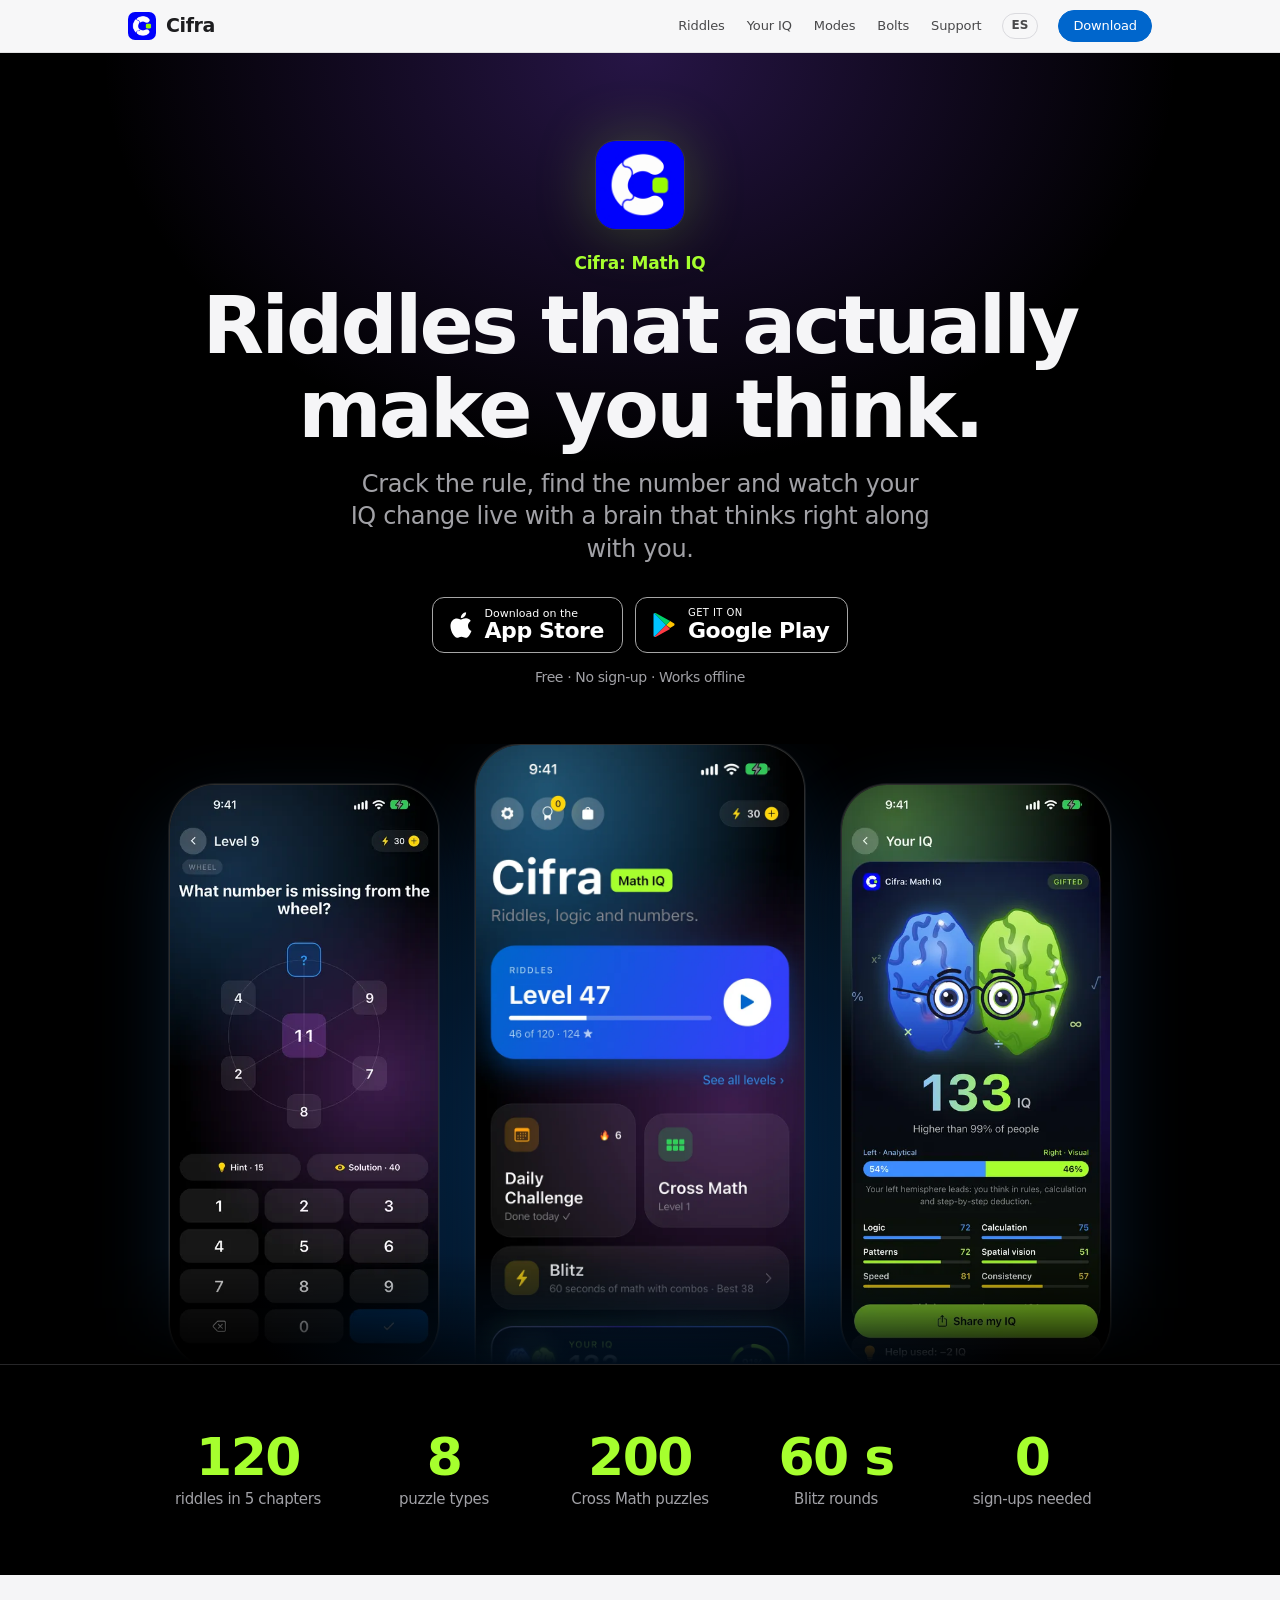
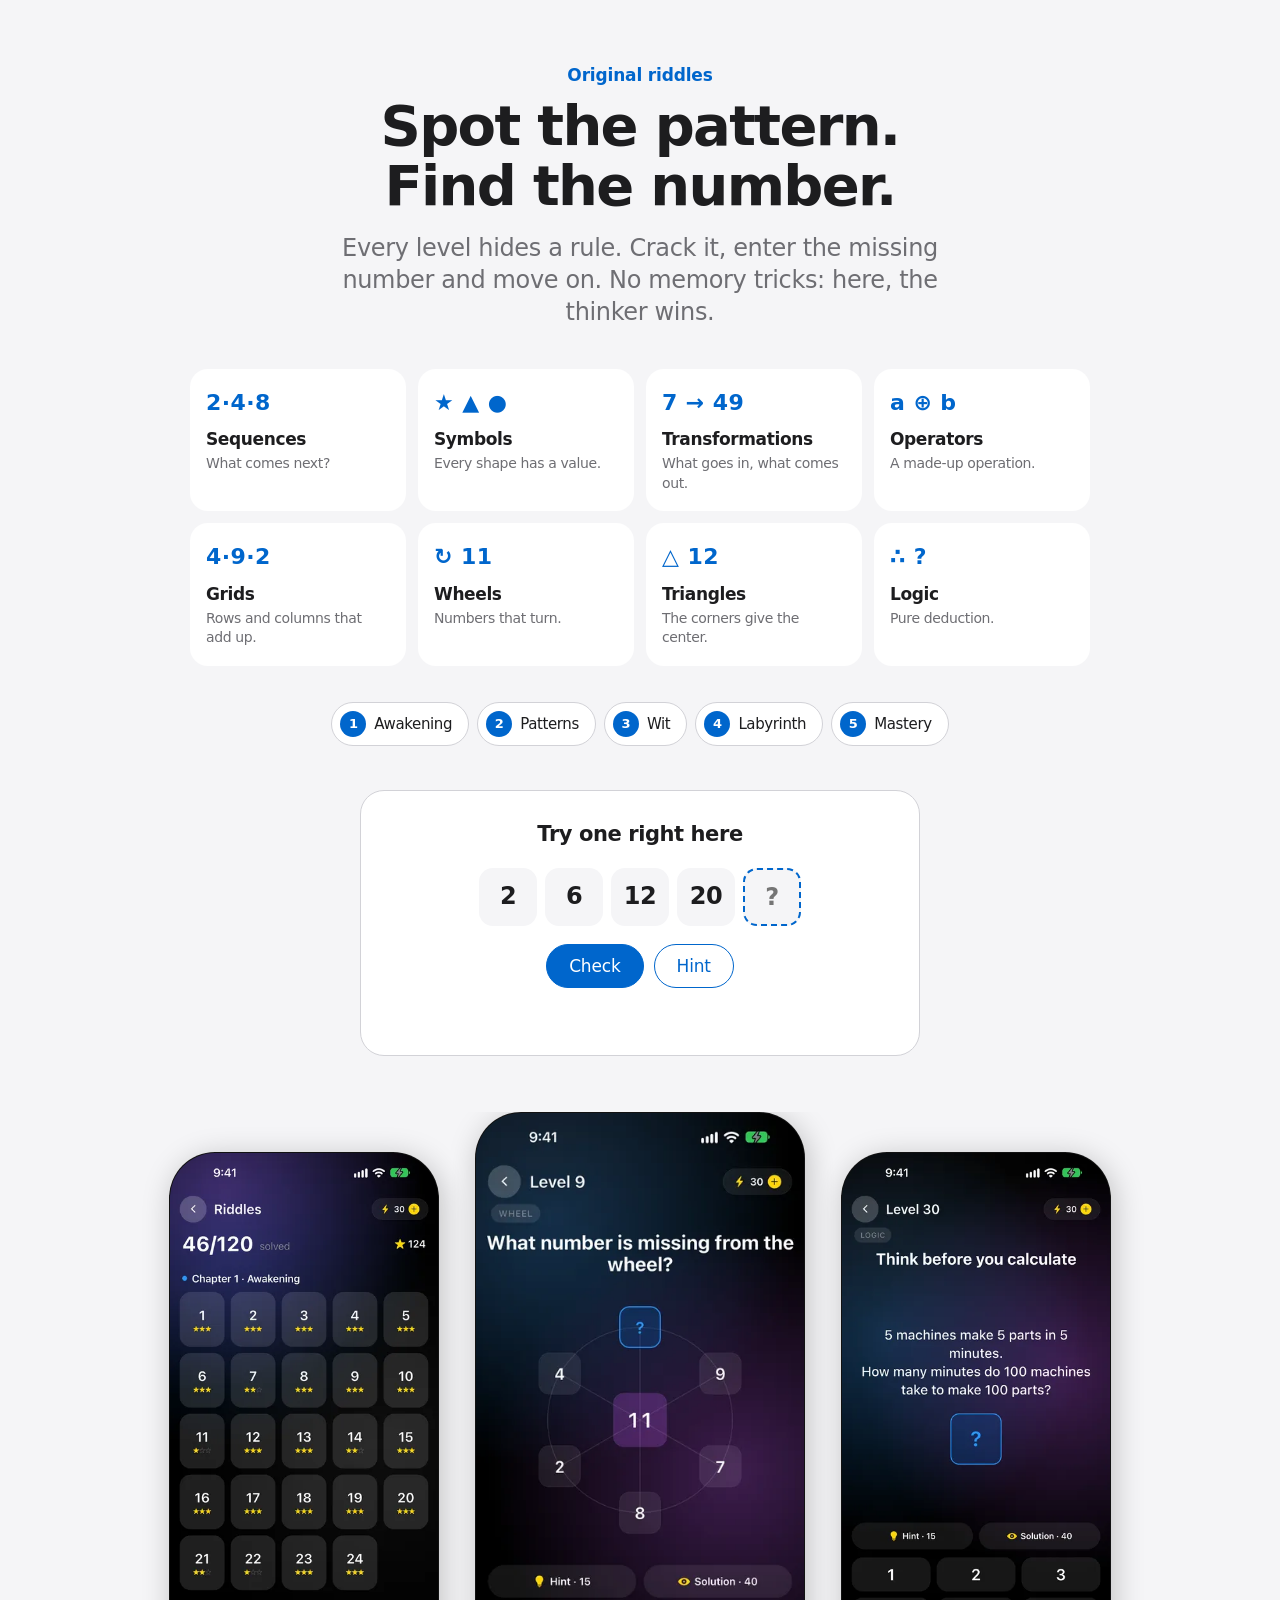
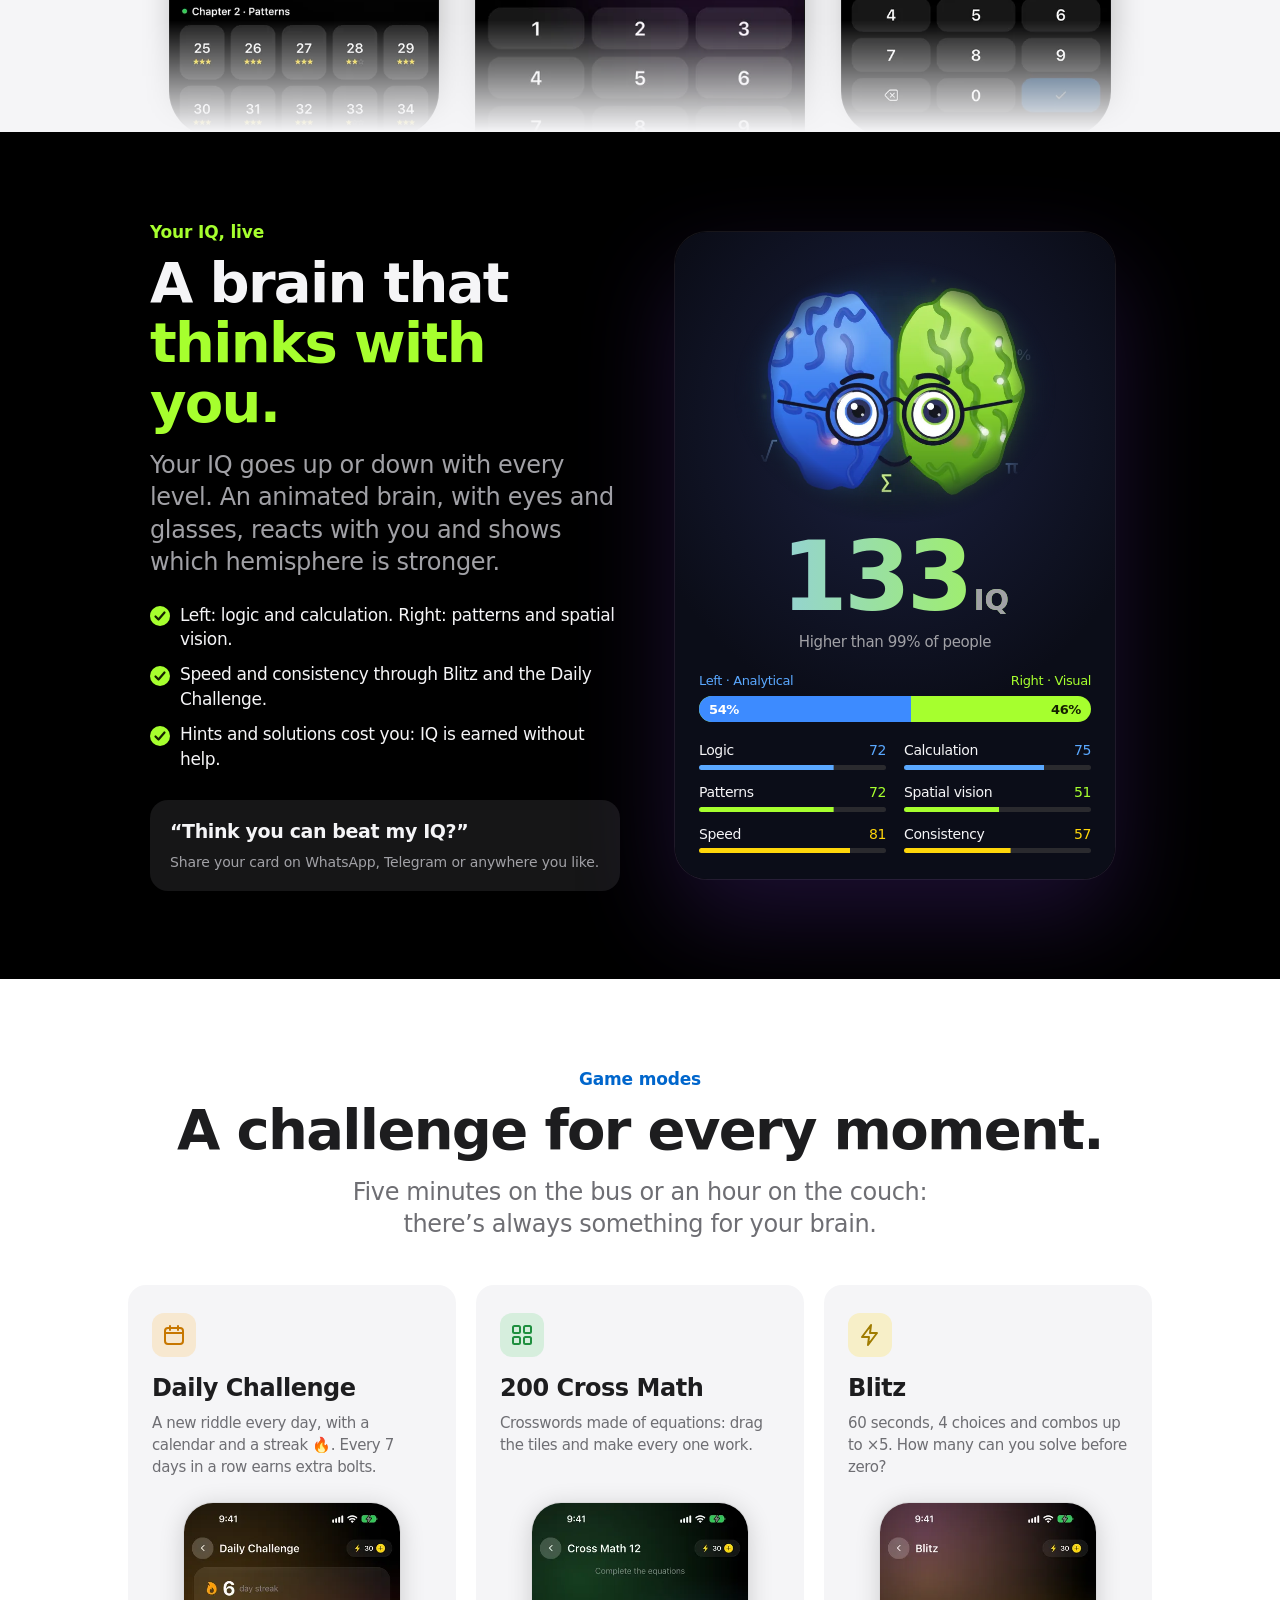
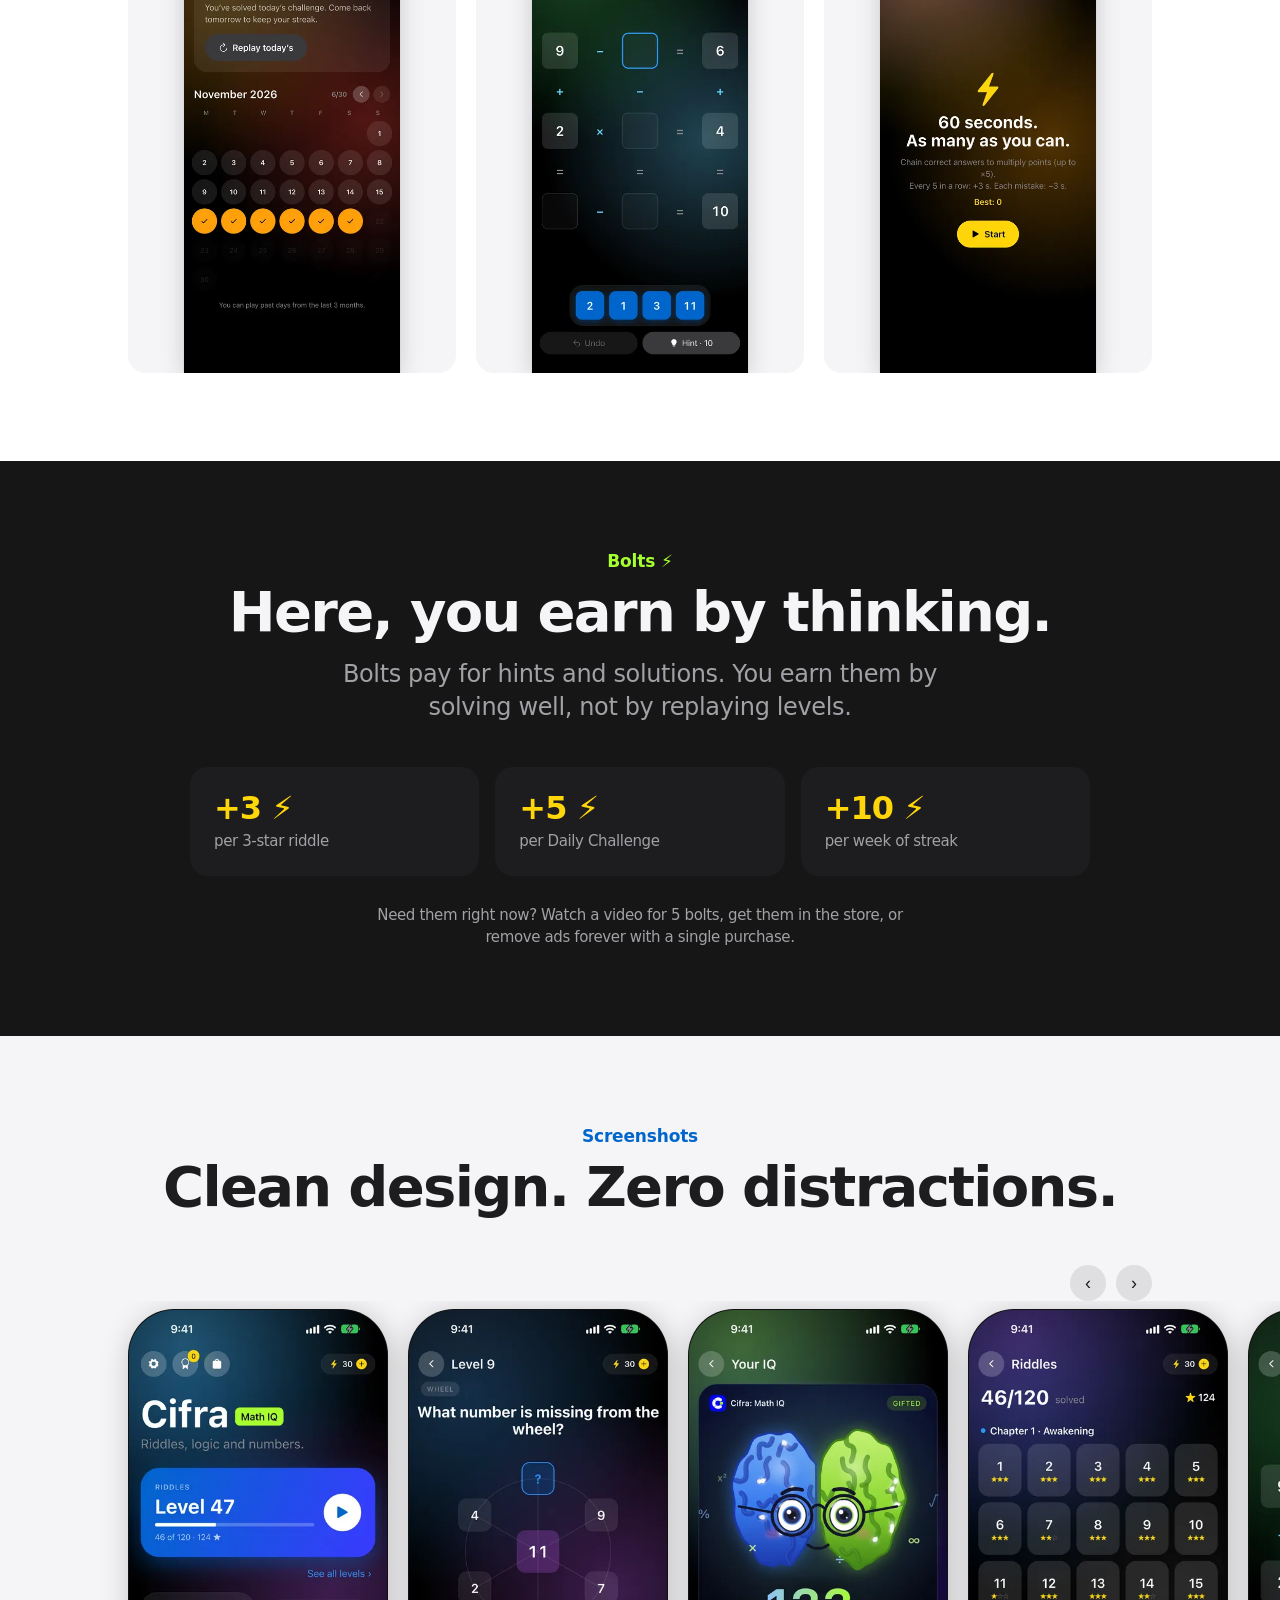
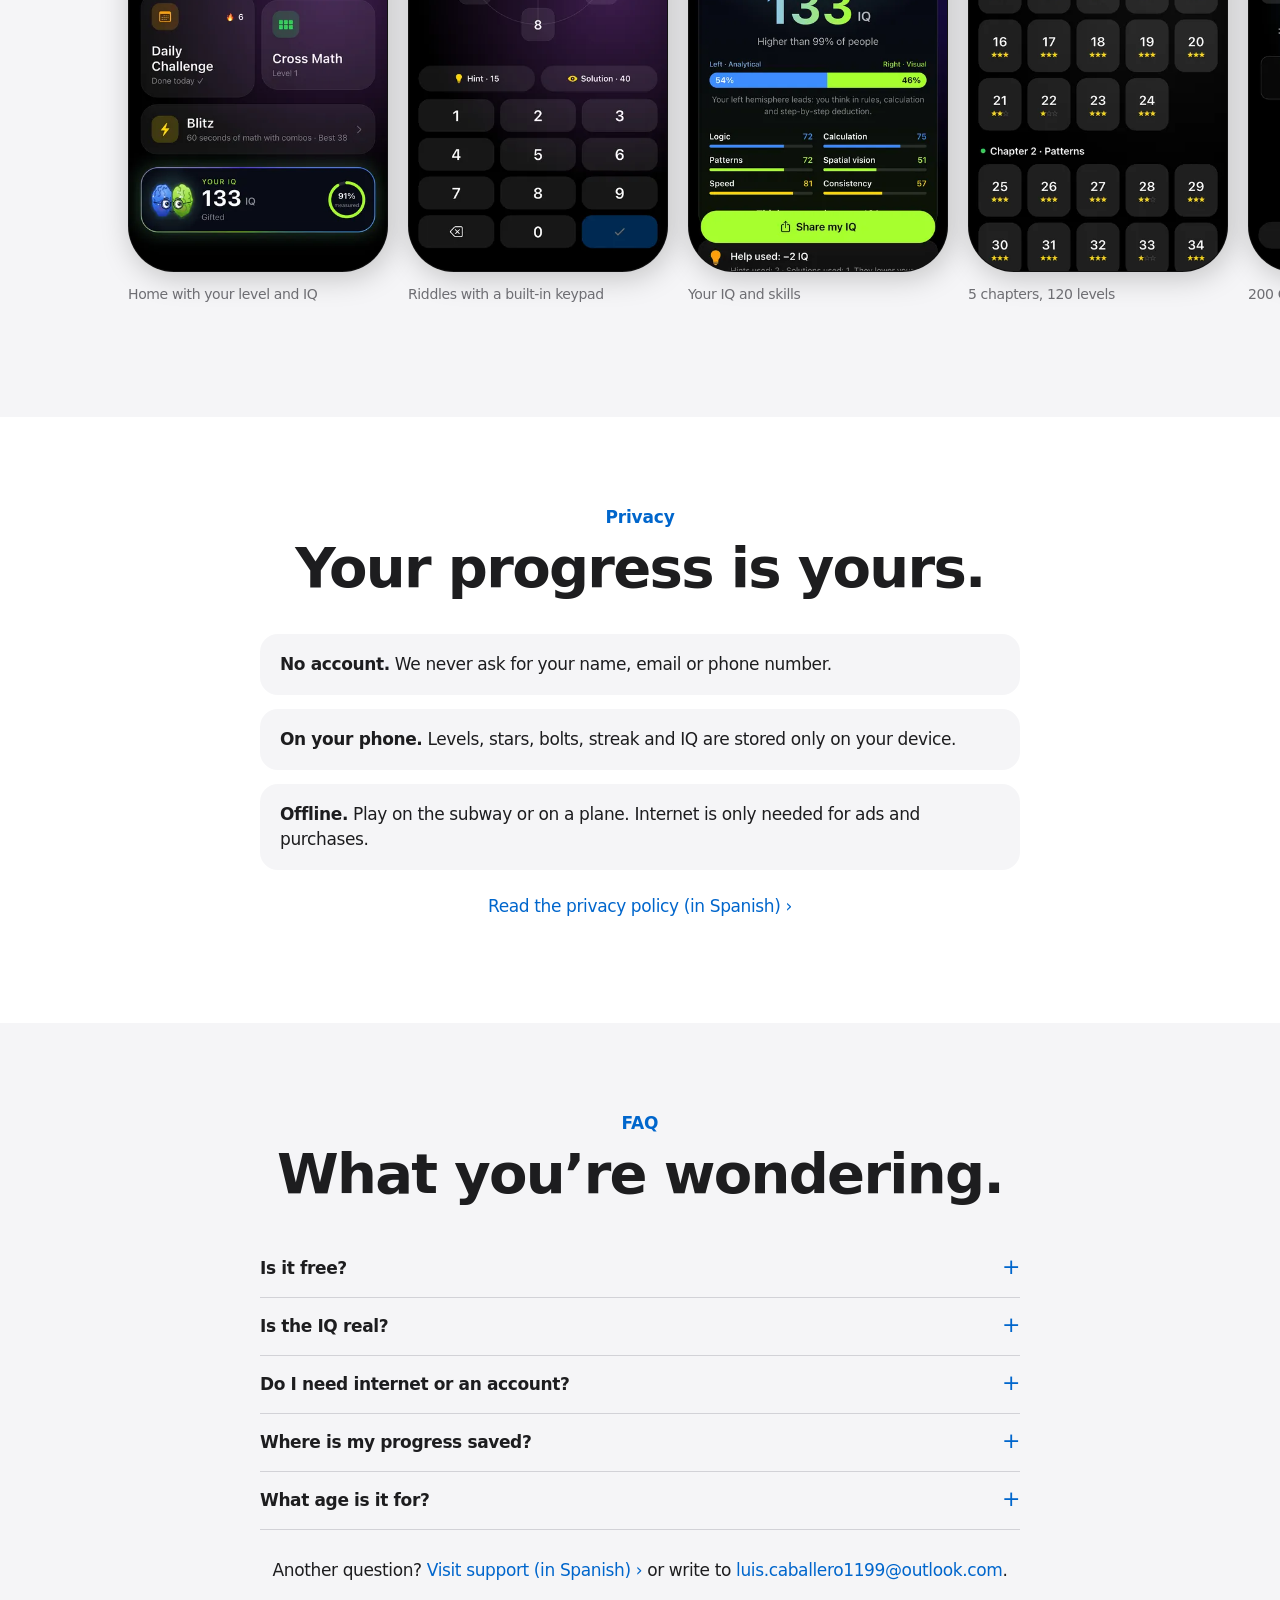
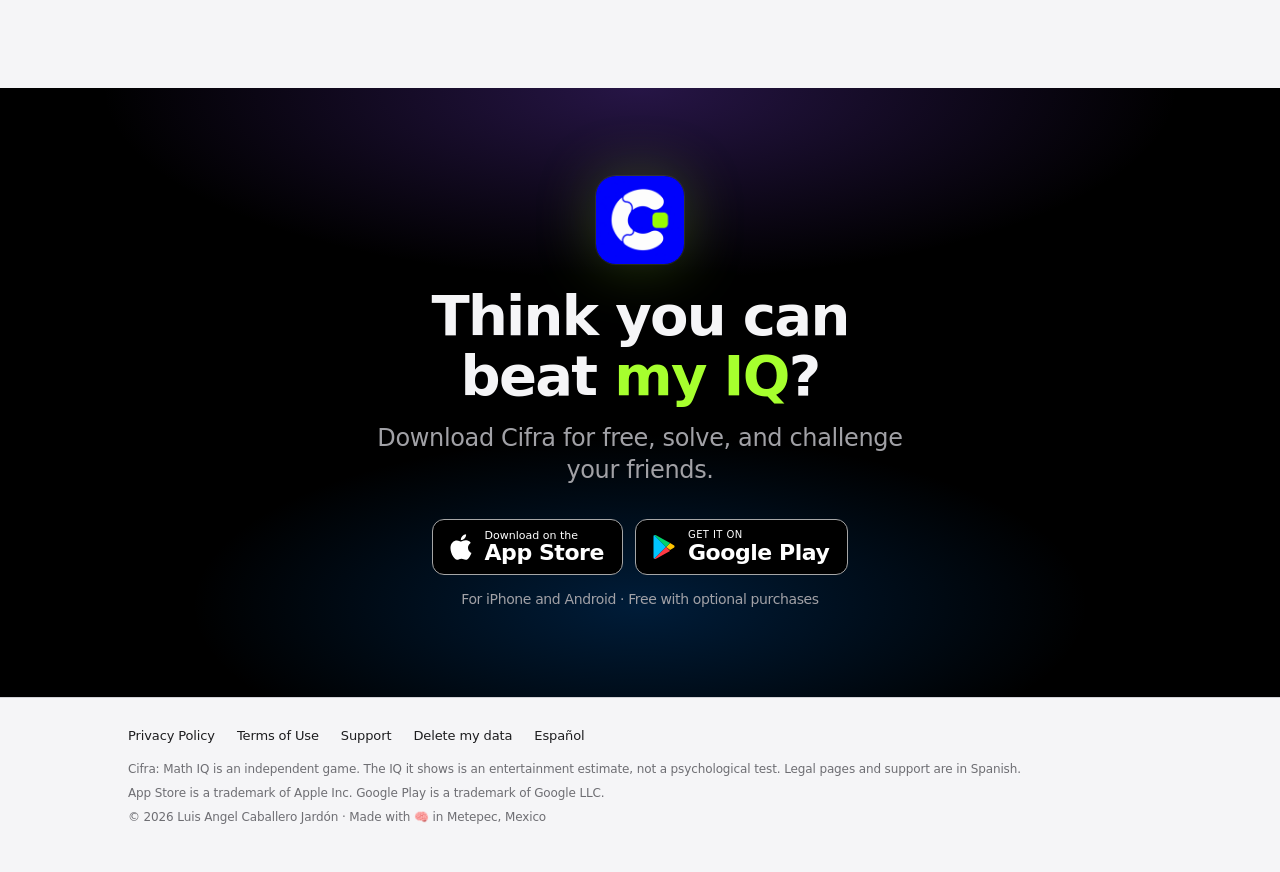
==== commit e25f3591: "Capturas en inglés para la versión en inglés Co-Authored-By: Claude Opus 5.5 <noreply@anthropic.com>" ====
--- a/en/index.html
+++ b/en/index.html
@@ -34,7 +34,7 @@
   <link rel="icon" type="image/png" sizes="192x192" href="../assets/img/icon-192.png">
   <link rel="apple-touch-icon" href="../assets/img/apple-touch-icon.png">
   <link rel="stylesheet" href="../css/styles.css">
-  <link rel="preload" as="image" href="../assets/img/shots/home-760.webp" fetchpriority="high">
+  <link rel="preload" as="image" href="../assets/img/shots/en/home-760.webp" fetchpriority="high">
 
   <script type="application/ld+json">
   {
@@ -54,9 +54,9 @@
         "inLanguage": ["es", "en"],
         "image": "https://llcaballeroll.github.io/cifra_math_iq_web/assets/img/icon-512.png",
         "screenshot": [
-          "https://llcaballeroll.github.io/cifra_math_iq_web/assets/img/shots/home-760.webp",
-          "https://llcaballeroll.github.io/cifra_math_iq_web/assets/img/shots/iq-760.webp",
-          "https://llcaballeroll.github.io/cifra_math_iq_web/assets/img/shots/level9-760.webp"
+          "https://llcaballeroll.github.io/cifra_math_iq_web/assets/img/shots/en/home-760.webp",
+          "https://llcaballeroll.github.io/cifra_math_iq_web/assets/img/shots/en/iq-760.webp",
+          "https://llcaballeroll.github.io/cifra_math_iq_web/assets/img/shots/en/level9-760.webp"
         ],
         "installUrl": "https://apps.apple.com/app/id6834884097",
         "downloadUrl": "https://play.google.com/store/apps/details?id=com.luiscaballero.cifra",
@@ -135,9 +135,9 @@
         <p class="badge-note">Free · No sign-up · Works offline</p>
       </div>
       <div class="stage crop">
-        <img class="screen side" src="../assets/img/shots/level9-420.webp" alt="A Cifra riddle with its number pad" width="420" height="913" loading="lazy">
-        <img class="screen" src="../assets/img/shots/home-760.webp" srcset="../assets/img/shots/home-420.webp 420w, ../assets/img/shots/home-760.webp 760w" sizes="(max-width: 640px) 78vw, 330px" alt="Cifra home screen with the current level, Daily Challenge, Cross Math, Blitz and your IQ" width="760" height="1652" fetchpriority="high">
-        <img class="screen side" src="../assets/img/shots/iq-420.webp" alt="IQ screen with the animated brain and both hemispheres" width="420" height="913" loading="lazy">
+        <img class="screen side" src="../assets/img/shots/en/level9-420.webp" alt="A Cifra riddle with its number pad" width="420" height="913" loading="lazy">
+        <img class="screen" src="../assets/img/shots/en/home-760.webp" srcset="../assets/img/shots/en/home-420.webp 420w, ../assets/img/shots/en/home-760.webp 760w" sizes="(max-width: 640px) 78vw, 330px" alt="Cifra home screen with the current level, Daily Challenge, Cross Math, Blitz and your IQ" width="760" height="1652" fetchpriority="high">
+        <img class="screen side" src="../assets/img/shots/en/iq-420.webp" alt="IQ screen with the animated brain and both hemispheres" width="420" height="913" loading="lazy">
       </div>
     </section>
 
@@ -195,9 +195,9 @@
         </div>
       </div>
       <div class="stage crop">
-        <img class="screen side" src="../assets/img/shots/levels-420.webp" alt="Chapter and level map with stars" width="420" height="913" loading="lazy">
-        <img class="screen" src="../assets/img/shots/level9-760.webp" srcset="../assets/img/shots/level9-420.webp 420w, ../assets/img/shots/level9-760.webp 760w" sizes="(max-width: 640px) 78vw, 330px" alt="Sequence riddle with number pad, hint and solution" width="760" height="1652" loading="lazy">
-        <img class="screen side" src="../assets/img/shots/level30-420.webp" alt="A riddle from an advanced chapter" width="420" height="913" loading="lazy">
+        <img class="screen side" src="../assets/img/shots/en/levels-420.webp" alt="Chapter and level map with stars" width="420" height="913" loading="lazy">
+        <img class="screen" src="../assets/img/shots/en/level9-760.webp" srcset="../assets/img/shots/en/level9-420.webp 420w, ../assets/img/shots/en/level9-760.webp 760w" sizes="(max-width: 640px) 78vw, 330px" alt="Sequence riddle with number pad, hint and solution" width="760" height="1652" loading="lazy">
+        <img class="screen side" src="../assets/img/shots/en/level30-420.webp" alt="A riddle from an advanced chapter" width="420" height="913" loading="lazy">
       </div>
     </section>
 
@@ -246,19 +246,19 @@
             <span class="ico amber" aria-hidden="true"><svg viewBox="0 0 24 24"><rect x="3" y="5" width="18" height="16" rx="3"/><path d="M3 10h18M8 3v4M16 3v4"/></svg></span>
             <h3>Daily Challenge</h3>
             <p>A new riddle every day, with a calendar and a streak 🔥. Every 7 days in a row earns extra bolts.</p>
-            <img src="../assets/img/shots/daily-420.webp" alt="Daily Challenge calendar with the streak" width="420" height="913" loading="lazy">
+            <img src="../assets/img/shots/en/daily-420.webp" alt="Daily Challenge calendar with the streak" width="420" height="913" loading="lazy">
           </article>
           <article class="mode reveal">
             <span class="ico green" aria-hidden="true"><svg viewBox="0 0 24 24"><rect x="3" y="3" width="7" height="7" rx="1.5"/><rect x="14" y="3" width="7" height="7" rx="1.5"/><rect x="3" y="14" width="7" height="7" rx="1.5"/><rect x="14" y="14" width="7" height="7" rx="1.5"/></svg></span>
             <h3>200 Cross Math</h3>
             <p>Crosswords made of equations: drag the tiles and make every one work.</p>
-            <img src="../assets/img/shots/cross-420.webp" alt="Cross Math puzzle with draggable tiles" width="420" height="913" loading="lazy">
+            <img src="../assets/img/shots/en/cross-420.webp" alt="Cross Math puzzle with draggable tiles" width="420" height="913" loading="lazy">
           </article>
           <article class="mode reveal">
             <span class="ico yellow" aria-hidden="true"><svg viewBox="0 0 24 24"><path d="M13 2 4 14h7l-1 8 9-12h-7z"/></svg></span>
             <h3>Blitz</h3>
             <p>60 seconds, 4 choices and combos up to ×5. How many can you solve before zero?</p>
-            <img src="../assets/img/shots/blitz-420.webp" alt="Blitz mode with timer and four choices" width="420" height="913" loading="lazy">
+            <img src="../assets/img/shots/en/blitz-420.webp" alt="Blitz mode with timer and four choices" width="420" height="913" loading="lazy">
           </article>
         </div>
       </div>
@@ -291,14 +291,14 @@
           <button type="button" data-dir="1" aria-label="Next screenshots">›</button>
         </div>
         <div class="gallery-track" tabindex="0" role="group" aria-label="Screenshots, scroll sideways">
-          <figure><img class="screen" src="../assets/img/shots/home-420.webp" alt="" width="420" height="913" loading="lazy"><figcaption>Home with your level and IQ</figcaption></figure>
-          <figure><img class="screen" src="../assets/img/shots/level9-420.webp" alt="" width="420" height="913" loading="lazy"><figcaption>Riddles with a built-in keypad</figcaption></figure>
-          <figure><img class="screen" src="../assets/img/shots/iq-420.webp" alt="" width="420" height="913" loading="lazy"><figcaption>Your IQ and skills</figcaption></figure>
-          <figure><img class="screen" src="../assets/img/shots/levels-420.webp" alt="" width="420" height="913" loading="lazy"><figcaption>5 chapters, 120 levels</figcaption></figure>
-          <figure><img class="screen" src="../assets/img/shots/cross-420.webp" alt="" width="420" height="913" loading="lazy"><figcaption>200 Cross Math puzzles</figcaption></figure>
-          <figure><img class="screen" src="../assets/img/shots/blitz-420.webp" alt="" width="420" height="913" loading="lazy"><figcaption>60-second Blitz</figcaption></figure>
-          <figure><img class="screen" src="../assets/img/shots/daily-420.webp" alt="" width="420" height="913" loading="lazy"><figcaption>Daily Challenge with streak</figcaption></figure>
-          <figure><img class="screen" src="../assets/img/shots/store-420.webp" alt="" width="420" height="913" loading="lazy"><figcaption>Bolt store</figcaption></figure>
+          <figure><img class="screen" src="../assets/img/shots/en/home-420.webp" alt="" width="420" height="913" loading="lazy"><figcaption>Home with your level and IQ</figcaption></figure>
+          <figure><img class="screen" src="../assets/img/shots/en/level9-420.webp" alt="" width="420" height="913" loading="lazy"><figcaption>Riddles with a built-in keypad</figcaption></figure>
+          <figure><img class="screen" src="../assets/img/shots/en/iq-420.webp" alt="" width="420" height="913" loading="lazy"><figcaption>Your IQ and skills</figcaption></figure>
+          <figure><img class="screen" src="../assets/img/shots/en/levels-420.webp" alt="" width="420" height="913" loading="lazy"><figcaption>5 chapters, 120 levels</figcaption></figure>
+          <figure><img class="screen" src="../assets/img/shots/en/cross-420.webp" alt="" width="420" height="913" loading="lazy"><figcaption>200 Cross Math puzzles</figcaption></figure>
+          <figure><img class="screen" src="../assets/img/shots/en/blitz-420.webp" alt="" width="420" height="913" loading="lazy"><figcaption>60-second Blitz</figcaption></figure>
+          <figure><img class="screen" src="../assets/img/shots/en/daily-420.webp" alt="" width="420" height="913" loading="lazy"><figcaption>Daily Challenge with streak</figcaption></figure>
+          <figure><img class="screen" src="../assets/img/shots/en/store-420.webp" alt="" width="420" height="913" loading="lazy"><figcaption>Bolt store</figcaption></figure>
         </div>
       </div>
     </section>
